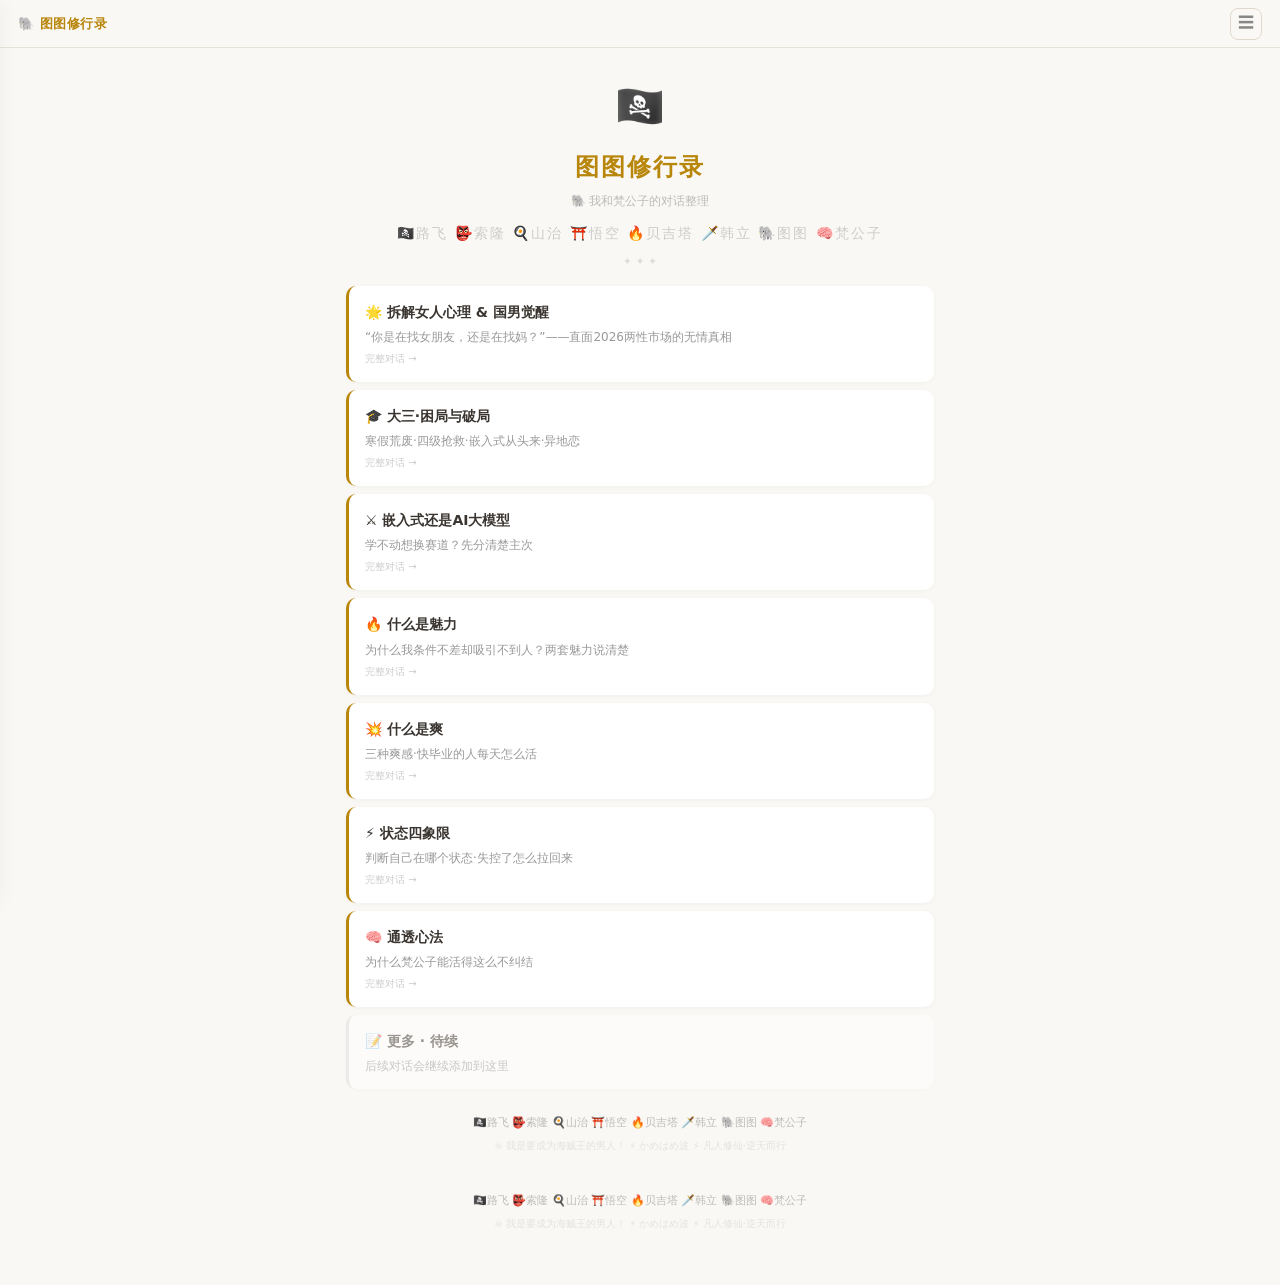
==== index.html @ 531b2b6a "合入‘最强女人心理拆解与国男觉醒万字深度复述版’" ====
<!DOCTYPE html>
<html lang="zh-CN">
<head>
<meta charset="UTF-8">
<meta name="viewport" content="width=device-width, initial-scale=1.0, maximum-scale=1.0, user-scalable=no">
<title>图图修行录 · 梵公子对话</title>
<style>
  *{margin:0;padding:0;box-sizing:border-box}
  body{
    font-family:-apple-system,"PingFang SC","Noto Sans SC","Microsoft YaHei",system-ui,sans-serif;
    background:#faf8f4;color:#2d2a24;line-height:1.8;
    -webkit-font-smoothing:antialiased
  }
  
  /* ===== 顶部栏 ===== */
  .topbar{
    position:fixed;top:0;left:0;right:0;z-index:100;
    background:rgba(250,248,244,.96);backdrop-filter:blur(12px);
    -webkit-backdrop-filter:blur(12px);
    border-bottom:1px solid #e8e3da;
    padding:0 18px;height:48px;
    display:flex;align-items:center;justify-content:space-between
  }
  .topbar-title{font-size:13px;font-weight:700;color:#b8860b;letter-spacing:.5px}
  .menu-btn{
    width:32px;height:32px;background:transparent;border:1px solid #e0d8cc;border-radius:8px;
    color:#888;font-size:16px;cursor:pointer;
    display:flex;align-items:center;justify-content:center;transition:all .15s
  }
  .menu-btn:active{background:#eee8dd}
  
  /* ===== 侧边导航 ===== */
  .drawer-overlay{
    position:fixed;top:0;left:0;right:0;bottom:0;
    background:rgba(0,0,0,.2);z-index:200;
    display:none;opacity:0;transition:opacity .25s
  }
  .drawer-overlay.show{display:block;opacity:1}
  .drawer{
    position:fixed;top:0;left:-280px;bottom:0;
    width:270px;background:#fff;z-index:201;
    padding:52px 12px 30px;overflow-y:auto;
    transition:left .25s ease;box-shadow:4px 0 24px rgba(0,0,0,.08)
  }
  .drawer.open{left:0}
  .drawer .label{font-size:9px;color:#bbb;letter-spacing:2px;margin:0 14px 6px;font-weight:600;text-transform:uppercase}
  .nav-item{
    display:block;padding:9px 14px;border-radius:8px;
    color:#555;font-size:14px;text-decoration:none;
    margin-bottom:1px;cursor:pointer;font-weight:500;transition:all .12s
  }
  .nav-item:active,.nav-item.active{background:#f5e6c6;color:#b8860b}
  
  /* ===== 主体 ===== */
  .main{max-width:620px;margin:0 auto;padding:60px 16px 40px}
  .page{display:none;animation:fade .25s ease}
  .page.active{display:block}
  @keyframes fade{0%{opacity:0;transform:translateY(4px)}100%{opacity:1;transform:translateY(0)}}
  
  /* ===== 分割线 ===== */
  .divider{
    display:flex;align-items:center;gap:10px;
    margin:28px 0 20px;font-size:11px;color:#d0c8bb;letter-spacing:3px
  }
  .divider::before,.divider::after{content:'';flex:1;height:1px;background:#e5ddd0}
  
  /* ===== 首页 ===== */
  .hero{text-align:center;padding:10px 0 4px}
  .hero .logo{font-size:40px;margin-bottom:4px}
  .hero h1{font-size:24px;font-weight:800;color:#b8860b;letter-spacing:2px}
  .hero .sub{font-size:12px;color:#bbb;margin-top:2px}
  .hero .char-line{margin-top:8px;font-size:14px;color:#ccc;letter-spacing:2px}
  .card-list{display:flex;flex-direction:column;gap:8px;margin-top:14px}
  .card{
    background:#fff;border-radius:10px;padding:14px 16px;cursor:pointer;
    border-left:3px solid #b8860b;
    box-shadow:0 1px 4px rgba(0,0,0,.04);transition:all .12s
  }
  .card:active{background:#f8f6f2;transform:scale(.98)}
  .card h3{font-size:14px;color:#3a3530;margin-bottom:3px;font-weight:700}
  .card p{font-size:12px;color:#999;line-height:1.5}
  .card .meta{font-size:10px;color:#ccc;margin-top:4px}
  
  /* ===== 页面头部 ===== */
  .page-title{font-size:22px;font-weight:800;color:#b8860b;line-height:1.35;padding-top:4px;margin-bottom:2px}
  .page-meta{font-size:11px;color:#c0b8ab;margin-bottom:8px}
  .page-desc{
    font-size:13px;color:#7a7266;margin-bottom:16px;line-height:1.8;
    padding:12px 16px;background:#f6f2ec;border-radius:8px
  }
  
  /* ===== 笔记段落 ===== */
  .sec{margin-bottom:24px}
  .sec h3{
    font-size:15px;font-weight:700;color:#3a3530;
    margin-bottom:8px;padding-bottom:6px;
    border-bottom:1.5px solid #e5ddd0
  }
  .sec h4{font-size:14px;font-weight:600;color:#5a5248;margin:12px 0 6px}
  .sec p{font-size:14px;color:#4a443e;margin-bottom:8px;line-height:2}
  .sec .g{color:#b8860b;font-weight:600}
  .sec .b{font-weight:600;color:#2d2a24}
  
  /* ===== 引用块 ===== */
  .q{
    background:#f6f2ec;padding:12px 16px;margin:12px 0;
    border-radius:0 8px 8px 0;font-size:13px;color:#6a6256;
    line-height:1.8;border-left:3px solid #b8860b;
    font-style:normal
  }
  
  /* ===== 提示块 ===== */
  .t{padding:12px 16px;margin:10px 0;border-radius:8px;font-size:13px;line-height:1.8}
  .t.g{background:#eef4ec;border-left:3px solid #5a9a6a;color:#3a5a44}
  .t.o{background:#faf0e6;border-left:3px solid #d4893a;color:#6a5230}
  .t.r{background:#faf0ee;border-left:3px solid #b84a3a;color:#6a3a34}
  
  /* ===== 支柱区块 ===== */
  .pillar{
    background:#fff;border-radius:10px;margin-bottom:16px;
    padding:16px 18px;border-left:3px solid #b8860b;
    box-shadow:0 1px 4px rgba(0,0,0,.04)
  }
  .pillar h3{font-size:15px;font-weight:700;color:#b8860b;margin-bottom:8px}
  .pillar p{font-size:14px;color:#4a443e;margin-bottom:7px;line-height:2}
  
  /* ===== 状态卡片 ===== */
  .sc{
    background:#fff;border-radius:10px;padding:14px 16px;margin-bottom:10px;
    box-shadow:0 1px 4px rgba(0,0,0,.04)
  }
  .sc .st{font-weight:700;font-size:14px;margin-bottom:4px}
  .sc .sd{font-size:13px;color:#6a645e;line-height:1.8;margin-bottom:4px}
  .sc .sa{font-size:13px;font-weight:600;margin-top:4px;line-height:1.7}
  
  /* ===== 编号列表 ===== */
  .sb{background:#f6f2ec;border-radius:10px;padding:12px 16px;margin:10px 0}
  .sb .r{display:flex;align-items:flex-start;gap:8px;margin-bottom:6px;font-size:13px;color:#4a443e;line-height:1.7}
  .sb .r:last-child{margin-bottom:0}
  .sb .n{
    flex-shrink:0;width:20px;height:20px;background:#b8860b;color:#fff;
    border-radius:50%;display:flex;align-items:center;justify-content:center;
    font-size:10px;font-weight:700;margin-top:3px
  }
  
  /* ===== 快速参考卡片 ===== */
  .qr{background:#fff;border-radius:10px;padding:16px;margin-top:12px;box-shadow:0 1px 4px rgba(0,0,0,.04);border:1px solid #ede8e0}
  .qr h4{font-size:13px;color:#b8860b;text-align:center;margin-bottom:10px}
  .qi{display:flex;gap:8px;margin-bottom:6px}
  .qi:last-child{margin-bottom:0}
  .qi .d{
    flex-shrink:0;width:22px;height:22px;background:#b8860b;color:#fff;
    font-weight:700;font-size:10px;border-radius:50%;
    display:flex;align-items:center;justify-content:center;margin-top:2px
  }
  .qi .t{font-size:13px;color:#6a645e;line-height:1.7}
  .qi .t strong{color:#b8860b}
  
  /* ===== 行动卡片 ===== */
  .ab{background:#fff;border-radius:10px;padding:16px;margin-top:12px;box-shadow:0 1px 4px rgba(0,0,0,.04);border:2px solid #b8860b}
  .ab .at{font-size:13px;color:#b8860b;text-align:center;font-weight:700;margin-bottom:10px}
  .ab .r{display:flex;flex-direction:column;gap:6px}
  .ab .c{
    padding:8px 12px;border-radius:8px;background:#f6f2ec;
    font-size:13px;line-height:1.7;color:#4a443e
  }
  
  /* ===== 标签组 ===== */
  .db{background:#fff;border-radius:10px;padding:14px;margin-top:12px;box-shadow:0 1px 4px rgba(0,0,0,.04)}
  .db .dl{font-size:10px;color:#bbb;text-align:center;letter-spacing:1px;margin-bottom:6px}
  .db .ds{display:flex;justify-content:center;gap:6px;flex-wrap:wrap}
  .db .dt{padding:6px 10px;border-radius:6px;background:#f6f2ec;font-size:11px;color:#4a443e}
  .db .dt strong{color:#b8860b}
  .db .hr{border-top:1px solid #ede8e0;margin:8px 0}
  
  /* ===== 页脚 ===== */
  .footer{text-align:center;padding:24px 0 12px;color:#bbb;font-size:11px;line-height:1.8}
  .footer .fl{margin-top:4px;font-size:10px;color:#ccc;opacity:.5}
</style>
</head>
<body>

<div class="topbar">
  <div class="topbar-title">🐘 图图修行录</div>
  <button class="menu-btn" id="menuBtn">☰</button>
</div>

<div class="drawer-overlay" id="drawerOverlay"></div>
<div class="drawer" id="drawer">
  <div class="label">📖 导航</div>
  <a class="nav-item active" data-page="home">🏠 起航</a>
  <a class="nav-item" data-page="nobility">🌟 东大男女为什么没魅力</a>
  <a class="nav-item" data-page="life">🎓 大三·困局与破局</a>
  <a class="nav-item" data-page="choice">⚔️ 嵌入式 or AI</a>
  <a class="nav-item" data-page="charm">🔥 什么是魅力</a>
  <a class="nav-item" data-page="pleasure">💥 什么是爽</a>
  <a class="nav-item" data-page="state">⚡ 状态四象限</a>
  <a class="nav-item" data-page="mind">🧠 通透心法</a>
  <div style="border-top:1px solid #eee;margin:12px 0 8px"></div>
  <div class="label">📝 待续</div>
  <div style="font-size:11px;color:#ccc;padding:0 14px">后续对话会继续加入</div>
</div>

<div class="main">

  <!-- ===== 首页 ===== -->
  <div class="page active" id="page-home">
    <div class="hero">
      <div class="logo">🏴‍☠️</div>
      <h1>图图修行录</h1>
      <div class="sub">🐘 我和梵公子的对话整理</div>
      <div class="char-line">🏴‍☠️路飞 👺索隆 🍳山治 ⛩️悟空 🔥贝吉塔 🗡️韩立 🐘图图 🧠梵公子</div>
    </div>
    <div style="text-align:center;font-size:11px;color:#ddd;margin:2px 0 6px">✦ ✦ ✦</div>
    <div class="card-list">
      <div class="card" onclick="goPage('nobility')"><h3>🌟 拆解女人心理 & 国男觉醒</h3><p>“你是在找女朋友，还是在找妈？”——直面2026两性市场的无情真相</p><div class="meta">完整对话 →</div></div>
      <div class="card" onclick="goPage('life')"><h3>🎓 大三·困局与破局</h3><p>寒假荒废·四级抢救·嵌入式从头来·异地恋</p><div class="meta">完整对话 →</div></div>
      <div class="card" onclick="goPage('choice')"><h3>⚔️ 嵌入式还是AI大模型</h3><p>学不动想换赛道？先分清楚主次</p><div class="meta">完整对话 →</div></div>
      <div class="card" onclick="goPage('charm')"><h3>🔥 什么是魅力</h3><p>为什么我条件不差却吸引不到人？两套魅力说清楚</p><div class="meta">完整对话 →</div></div>
      <div class="card" onclick="goPage('pleasure')"><h3>💥 什么是爽</h3><p>三种爽感·快毕业的人每天怎么活</p><div class="meta">完整对话 →</div></div>
      <div class="card" onclick="goPage('state')"><h3>⚡ 状态四象限</h3><p>判断自己在哪个状态·失控了怎么拉回来</p><div class="meta">完整对话 →</div></div>
      <div class="card" onclick="goPage('mind')"><h3>🧠 通透心法</h3><p>为什么梵公子能活得这么不纠结</p><div class="meta">完整对话 →</div></div>
      <div class="card" style="border-left-color:#ddd;opacity:.5"><h3>📝 更多 · 待续</h3><p>后续对话会继续添加到这里</p></div>
    </div>
    <div class="footer" style="padding-top:24px">
      <div>🏴‍☠️路飞 👺索隆 🍳山治 ⛩️悟空 🔥贝吉塔 🗡️韩立 🐘图图 🧠梵公子</div>
      <div class="fl">☠️ 我是要成为海贼王的男人！ ⚡ かめはめ波 ⚡ 凡人修仙·逆天而行</div>
    </div>
  </div>

  <!-- ===== 大三·困局与破局 ===== -->
  <div class="page" id="page-nobility">
    <div class="page-title">🌟 东大男女为什么没魅力 & 最强女人心理拆解（完整复述版）</div>
    <div class="page-meta">2026.05.26 · 万字直播硬核拆解</div>
    <div class="page-desc">“你以为你在选方向，其实你在逃跑；你以为被伤透了心，其实是你的巨婴心理和短视交易逻辑在作祟。” —— 梵公子无情剖析，直击灵魂，点破中国生存市场的两性真相。</div>

    <div class="sec">
      <h3>🎭 1. 颜值与市场的无情生态位：谁在和“1~5分女”交往？</h3>
      <p>在中国，跟 <span class="g">1分到5分</span> 之间的女性产生恋爱或短期链接的男性数量，比“没有坐过飞机的人”还要多。这才是最真实的下沉市场，而不是网络上虚无缥缈的七分、八分神话。但残酷的现实是：<span class="g">今日不同往日，傻女人彻底消失了。</span></p>
      <p>现在，连五分女也变得极难约、极难撩。以前我们定义五分女代表简单、不用动脑子、不用付出的白嫖代表；如今在各大酒吧，随处可见一堆六七分的男的围着一个五分女转。由于供需严重失衡，<span class="b">五分女的异性选择权和两性认知被无限抬高，她的异性待遇和两性博弈手腕绝不低于你！</span></p>
      <p>如果你妄想在酒吧、街头搭讪或社交软件上低成本认识到6分以上的漂亮女生，几乎是不可能的。漂亮女生的时间是能高效变现的。在2026年的当下，<span class="b">顶美的女生只有两种状态：要么全副武装地出门变现赚钱，要么什么都不做、素颜零配裸配地在家打游戏看剧。</span>她们绝不会平白无故化个精致的妆，去酒吧和陌生男人灌一肚子骚尿而毫无回报。不能赚钱的场合，去的都是普通人。事实就是：99%的男人都在向下兼容，找不如自己的女的，甚至向下兼容好几个档，还得面临一堆竞争对手。</p>
      <div class="q">“普通哥们的天花板就是五分，能娶个五分当老婆就是牛逼了。大部分人只能向下兼容，而向下兼容到两三分，你又觉得难以下咽，这就是事实。”</div>
    </div>

    <div class="sec">
      <h3>🚨 2. 撕碎巨婴面具：你是找女朋友，还是找“比你妈还包容你”的妈？</h3>
      <p>大部分国男嘴上天天抱怨“被女人伤透了”、“女人都现实拜金”，但这其实只是在给自己找逃避的借口。你反驳我的干货，跟我唱反调，真的是因为觉得我不对吗？</p>
      <p>不，是因为<span class="g">如果你认可了我的正确路径，你就必须去执行；而执行改变是极其痛苦的。为了掩盖自己的懒惰、懦弱和毫无执行力，你只能本能地反驳我，这样就能名正言顺地继续躺平了。</span></p>
      <p>国男最阴暗恶臭的一面，就是**极度贪婪、自私、爱幻想，脑子里全是婴儿一样的巨婴心态**。你根本不是在找女朋友，你是想找一个像你妈妈一样、甚至比你妈对你还要更好的女人，能够无条件救赎你、拯救你。你希望别人把饭嚼碎了往你嘴里喂，需要樊公子用一辆婴儿车推着你到达目的地，这简直是反人性的妄想。</p>
      <div class="q">“国男喜欢一个女人，哪个女人就遭罪。因为你对别人的期望值太高了，滤镜太重了，别人跟你在一起相处累得像吃屎一样。别人离开你，不是因为你穷你丑，是因为你爹味、大男子主义、施加的压力让人难以忍受！”</div>
    </div>

    <div class="sec">
      <h3>💡 3. 软性价值的荒漠：为什么你散发着“死人感”？</h3>
      <p>没有女人喜欢你，是你在现实生活里**全维度失败（人际关系、情商、生活秩序）**的镜子。你和父母关系紧张，身边没有真心朋友，看所有事情都带着“功利短视”的算计眼镜，根本没有基本的人情世故和情商。</p>
      <p>很多没有魅力的男人，整个人散发着一种**“死人感”**，没有活人能量。因为你内心深处极度自卑、没有配得感，所以你抗拒去赞美别人、不会说好听的话、更不会“拍马屁”。你觉得去捧别人就是低人一头，所以你故意端着、面无表情，以为这叫“高冷”，实则是为了保护自己脆弱的玻璃心——“我不说话、我不搞笑、我不去尝试，虽然不加分，但我就不会出错，你就看不起我。”</p>
      <p>你永远用功利短视的交易思维看世界：我付出多少，必须立马拿回多少。但两性关系里充斥着软性价值和感知力——比如今天阳光很好、窗外的风景、洗澡水的温度、送礼物的愉悦。你对这些微妙的情绪感知为零，别人又怎么会觉得你有趣？</p>
      <div class="q">“懂得逢人见面送礼物（不花大钱但用心）、懂得拍马屁让人舒服、懂得感恩回馈的人，在社会上是绝对不可能缺女人的。”</div>
    </div>

    <div class="sec">
      <h3>🆘 4. 为什么大家都不愿意改变？（无情解构）</h3>
      <p>临近下课，梵公子说，他也知道为什么大部分人不愿意改变，这并非不可理解，因为**改变极其反人性**：</p>
      <p><span class="b">① 心智被榨干</span>：你那份日复一日的底层工作，已经榨干了你所有的精神能量，你下班后已经没有心智去跨出舒适区了。如果不靠搞笑视频和奶头乐麻痹自己，你明天根本活不下去。</p>
      <p><span class="b">② 试错成本过高</span>：普通人存一笔钱太难了，所以你买任何东西、学任何课程都只看价格，谁便宜买哪个，哪怕便宜的是劣质的。因为你输不起，试错成本高到你不敢去追求真正优质的产品。</p>
      <p><span class="b">③ 信息茧房的同化</span>：你周围充斥着平庸的人。如果你想做出一点点改变，你爸会笑你，你朋友会说你被割韭菜。他们用短视的思维规训你：“你个程序员喷香水干嘛，电脑又不会呼吸。”你背后没有人支持你，你想特立独行需要承受巨大的孤立感。</p>
      <div class="t r">⚠️ 现实警告：这个世界会极其严厉地惩罚躺平的人。因为我们没有最低福利保障，没有人给你兜底。你不去高强度地突破自己，你连“老婆孩子热炕头”的安稳小日子也过不上。横竖都是受罪，为改命和理想而吃苦，比浑浑噩噩地温水煮青蛙，要幸福一万倍！</div>
    </div>

    <div class="sec">
      <h3>🛠️ 5. 图图修行录：从A点推到B点的落地实操</h3>
      <div class="ab">
        <div class="at">🎯 彻底改变你身上“恶臭磁场”的微动作</div>
        <div class="r">
          <div class="c" style="border-left:3px solid #27ae60">① <span class="b">养成“心智付出”习惯（送小礼）</span> —— 无论是见导师、长辈还是约会女生，不要空手。带上一杯热咖啡、一盒洗干净的水果或小零食。用这种极低门槛的动作，体现你对这次相遇的重视。</div>
          <div class="c" style="border-left:3px solid #2980b9">② <span class="b">写约会感谢总结</span> —— 结束和别人的相处后，发一段50字的真诚短信，表达今天具体的开心点。这体现出你是一个有温度、有捕捉情绪能力的“活人”，而不是冷冰冰的交易机器。</div>
          <div class="c" style="border-left:3px solid #e67e22">③ <span class="b">干掉你的“死人端着”</span> —— 别再用高冷掩盖自卑。真诚地去夸赞别人，学会由衷地赞美和拍马屁，把这当成高能量者对低能量者表现的宽容和施舍。</div>
          <div class="c" style="border-left:3px solid #9b59b6">④ <span class="b">扫除你的“猪窝”</span> —— 每天醒来整理床铺，扔掉外卖盒子，把被单洗干净。你的居住环境就是你心智状态的缩影，吸引力是从建立你生活秩序的第一步开始的。</div>
        </div>
      </div>
      <p style="text-align:center;margin-top:14px;font-weight:700;color:#b8860b">“如果你能一直坚持听梵公子的课，说明你身体里的基因、你的潜意识已经在告诉你，你与众不同，你不甘平庸。不要被螺丝钉同化，去成为那个牛逼的少数人！”</p>
    </div>
    <div class="divider">✦ ✦ ✦</div>
  </div>

  <!-- ===== 大三·困局与破局 ===== -->
  <div class="page" id="page-life">
    <div class="page-title">🎓 大三·困局与破局</div>
    <div class="page-meta">2026.05.25</div>
    <div class="page-desc">我是一个大三学生。寒假计划学嵌入式、比赛拿名次、暑假找实习——全废了。每天起得晚，健身午休花了很多时间，晚上和女朋友玩到凌晨。开学后四级不到半个月单词没背完，嵌入式也没学好。每个月代课挣钱去异地看女朋友。感觉自己的人生和想象的不一样了，很无力。</div>

    <div class="sec">
      <h3>🔍 你的核心问题到底是什么</h3>
      <p>你可能会觉得你的问题是：嵌入式没学好、四级过不了、实习找不到。但让我告诉你真正的核心问题在哪里——<span class="g">你的计划系统和你的操作系统不兼容，而且你还在精神自残。</span></p>
      <p>什么叫"计划系统和操作系统不兼容"？就是你给自己定了一个完美的寒假计划（每天学嵌入式6小时），但你根本不是那种能一天学6小时的人。你寒假每天的节奏是：健身、午休、陪女朋友——这些事本身一点问题都没有。你健身了，身体变好了；你陪女朋友了，感情维系了。但因为你脑子里一直有一个背景音乐在放"我应该在学习"，所以你休息的时候愧疚，学习的时候疲惫。结果是既没学好也没玩爽，两头不沾。</p>
      <p>这就叫精神自残——你明明没有做错任何事，但你非要骂自己，把自己搞得很累。你的精力不是被学习和健身消耗掉的，是被你那颗"我应该不一样"的心消耗掉的。</p>
      <div class="q">"你的问题不是能力不够，是你每天都在和'没有按计划走'的自己打架。你把80%的精力都花在了内耗上，只剩20%在真正做事。"</div>
    </div>

    <div class="sec">
      <h3>📌 四级怎么办（只剩不到15天）</h3>
      <p>你现在必须放弃一个幻想——"我还能把整本单词书背完"。不可能了。你要换一种打法，叫<span class="g">流氓冲刺策略</span>：</p>
      <p><span class="b">① 听力（占35%分数）</span>——这是你最后的救命稻草。近三年的真题听力反复听，听到你能把每道题的答案位置背出来。你不用每句话都听懂，抓关键词就够了：时间（几点几分）、地点（in the library/at the airport）、数字（多少钱/多少个）、否定词（but/however/actually）、语气转折的地方。把这些词听到就圈起来，结合选项用排除法，正确率能到60%以上。每天花40分钟，用代课的后排时间塞耳机听。</p>
      <p><span class="b">② 写作</span>——不要自己写长篇。去网上找两个万能模板，一个议论文的（开头+论点+论据+结论），一个书信/通知的（称呼+正文+落款）。背到滚瓜烂熟，考试直接套用。</p>
      <p><span class="b">③ 阅读</span>——做题顺序非常重要：先做仔细阅读（分值最高），再做段落匹配（靠关键词定位），最后做选词填空（分值最低，不会就随便蒙，别浪费时间）。</p>
      <p>四级过了就过了，不过明年还能再考。企业招嵌入式岗位，不会因为你四级没过就不要你。他们看的是你会不会写代码。</p>
      <div class="t g">💡 换个角度想：你嵌入式都没学好，就算四级考了600分又有什么用？四级只是你在"不得不面对"的事情上投入最低限度的精力就可以了。</div>
    </div>

    <div class="sec">
      <h3>📌 嵌入式怎么重新开始</h3>
      <p>你原来的路线图是：寒假学完嵌入式→大四比赛拿名次→暑假找到实习。这个剧本已经是上个版本的了，你还抱着它不放，每天对着它骂自己——这是自残。</p>
      <p><span class="g">接受寒假已经没了的事实。</span>现在你手里能抓住的时间，是从今天到12月出去实习的6个月。</p>
      <p><span class="b">每天1.5到2小时的嵌入式代码实战，雷打不动。</span>看清楚——是"写代码"，不是"看视频"。看视频人人都会，你看了几个月了有什么进展？没有。你必须动手写代码。哪怕第一个项目只是一个LED灯用蓝牙控制亮灭，你把它写出来、跑通了，你在简历上就能写一行：熟悉嵌入式开发流程，有独立完成的小项目。</p>
      <p>暑假的比赛你可以去参加，但目标不是拿名次——你的目标是去认识人、感受比赛氛围、看看别人是怎么做的。这就是路飞说的那句话——"我不是要成为什么，我是要做什么。"你去参与，就已经比躺在宿舍焦虑往前迈了一大步。</p>
      <p>到9月份开学，你手里如果有1到2个能跑的小项目，12月出去找嵌入式实习，中小公司是愿意要的。应届生的嵌入式岗没有你想象的那么高门槛。</p>
    </div>

    <div class="sec">
      <h3>📌 女朋友和代课怎么办</h3>
      <p>你每个月代课挣点小钱，攒下来去异地看她。然后你跟我说你很焦虑——因为你一边在做这个选择，一边在骂自己"我本应该在学习"。</p>
      <div class="q">"你选择了花时间和精力在感情上，就一定没有100%的时间和精力去学嵌入式。你不可能既要又要。你选了A，就坦然接受B不完美。别他妈选了A还要骂自己为什么不选B。"</div>
      <p>而且最关键的是——<span class="b">你已经有了一个方向：毕业去她的城市找工作。</span>你知道这个信息有多重要吗？很多人毕业的时候连去哪都不知道。你有目标城市，有目标行业（嵌入式），只是节奏乱了，不是方向错了。</p>
    </div>

    <div class="sec">
      <h3>⚡ 今天能做的事（别想太远）</h3>
      <div class="ab">
        <div class="at">🛑 今天就做这三件事</div>
        <div class="r">
          <div class="c">① 打开电脑查一个嵌入式入门实战项目（比如"STM32蓝牙控制LED"），写到今天晚饭前跑通它</div>
          <div class="c">② 代课的时候用耳机听2套真题听力，只听不写，找感觉</div>
          <div class="c">③ 睡觉前跟女朋友发一条消息，就说"今天写了一个小项目，挺开心的"</div>
        </div>
      </div>
      <p>别想12月、别想暑假、别想毕业。今天的三件事做完了，你今天就已经赢了。</p>
    </div>
    <div class="divider">✦ ✦ ✦</div>
  </div>

  <!-- ===== 嵌入式 or AI ===== -->
  <div class="page" id="page-choice">
    <div class="page-title">⚔️ 嵌入式还是AI大模型</div>
    <div class="page-meta">2026.05.25</div>
    <div class="page-desc">我最近在学黑马程序员24年的嵌入式盗版课，进度很慢。最近AI和agent很火，我也很感兴趣，不知道是不是该分精力去学。感觉自己手里两条鱼都嚼不烂。</div>

    <div class="sec">
      <h3>🤔 真相：你不是在选方向，你是在逃跑</h3>
      <p>让我直接说一个你可能不爱听但必须知道的真相——<span class="g">你对AI心动，不是因为AI真的适合你，而是因为嵌入式太难了，你看不到正反馈，你本能地想跑。</span></p>
      <p>这叫什么？做题家的路径依赖。你是不是觉得"我换个赛道就能起飞了"？转运营、转产品、转新媒体、转AI……你换多少个赛道都没用。因为你的问题不是赛道的问题，是你在赛道上跑了两步就跑不动了，然后觉得"这赛道不行"。换赛道之后呢？照样跑两步就跑不动了，照样觉得不行。</p>
      <p>你现在嵌入式课进度慢，我来告诉你真正的原因——不是你笨，也不是课烂。<span class="b">是你根本没把你的注意力给这个事儿。</span>你怎么学的？代课的后排偷偷学、健身完了疲惫了硬着头皮看两眼、晚上陪女朋友聊完天了再强撑着翻几页。精力是散的，时间是碎的，心是花的。这个状态下学任何东西都学不进去。</p>
      <div class="q">"你一手抓着两条鱼。每条都咬了一口，然后因为另一条的存在嚼不烂。结果两条都跑了，你两手空空。"</div>
    </div>

    <div class="sec">
      <h3>🔑 正确策略：分清楚主线和副线</h3>
      <p>我不劝你放弃AI，也不劝你死磕嵌入式。但你要分清楚主次：</p>
      <p><span class="g">嵌入式是你的主线任务。</span>这是你从大三开始一直在跟的东西，是你年底找实习、毕业找工作的饭碗。这条路确定性高：嵌入式不像互联网大厂那样35岁危机严重，属于越老越吃香的行业。市场一直有需求（汽车电子、物联网、智能家居），而且门槛不是特别高，中小公司愿意培养新人。</p>
      <p><span class="b">AI大模型是你的副线/兴趣。</span>你最近刷到的东西，听起来很性感、薪资很高。但你零基础。你知道真正做大模型岗位的人是什么背景吗？985/211硕士起步，很多是acm竞赛金牌出身的数学天才。你拿什么跟这些人卷？而且AI这个行业现在非常浮躁，今天火的框架明天可能就过时了。</p>
      <div class="t g">💡 一周分配建议：周一至周五每天90-120分钟嵌入式 → 40分钟四级（5月考完试后这40分钟换成AI兴趣探索）→ 周六专心陪女朋友，别一边陪一边想学习 → 周日复盘本周学了什么 + 看看AI的新东西当放松</div>
      <div class="t o">⚠️ 最怕的一种状态：嵌入式没学扎实，AI也没深入学习。两边都是半吊子。到了12月出去找实习——嵌入式岗嫌你代码量不够，AI岗嫌你没学历没背景。两边都不要你，你就真的尴尬了。</div>
      <p style="text-align:center;margin-top:8px;font-weight:600;color:#c8941e;font-size:15px">先吃饱，再挑食。找到工作了，有稳定收入了，想学什么不行？</p>
    </div>
    <div class="divider">✦ ✦ ✦</div>
  </div>

  <!-- ===== 什么是魅力 ===== -->
  <div class="page" id="page-charm">
    <div class="page-title">🔥 什么是魅力</div>
    <div class="page-meta">2026.05.25</div>
    <div class="page-desc">我问梵公子"给我讲讲什么是魅力"——因为我总觉得自己吸引不到女生，觉得是自己没魅力。梵公子的回答彻底颠覆了我的认知。</div>

    <div class="sec">
      <h3>💡 你脑子里想的"魅力"是错的</h3>
      <p>我问你一个问题：当你听到"魅力"这个词的时候，你脑子里蹦出来的是什么？是不是腹肌、侧脸杀、穿西装的背影、健身房的照片、坐在咖啡厅里看书的精致生活？我告诉你——全错。这是电视剧和广告给你植入的幻觉。</p>
      <p>在中国这片土地上，你必须把"魅力"这个词重新理解。因为这里流行着两套完全不同的魅力体系，大部分人只听说过第一套，但真正在市场上流通的是第二套。</p>
    </div>

    <div class="sec">
      <h3>🏛️ 第一套：传统长期魅力</h3>
      <p>这是你想象中的那种魅力。指的是一个人很松弛、有大把的空闲时间、精神世界很丰富、有自己独特的见闻和思想。你跟他接触会觉得"这个人好特别"，愿意长期探索他、了解他。这种魅力需要三个条件才能培养出来：<span class="b">①时间自由（不被工作压榨得精疲力尽） ②松弛感（不为生存焦虑） ③接触多元文化（见过足够多的世面）</span></p>
      <div class="t r">❌ 但是！中国这片土地上不具备培养这种魅力的土壤。你看看身边的人：基层打工的心理性活着就不错了，哪有闲心发展精神世界？中层管理的上不去下不来，夹在中间焦虑得要死。创业的全年悬着心，不知道下个月收入在哪。企业家常年失眠，情感生活直接割舍掉了。从上到下没有一个人是不焦虑的。焦虑的人哪里来的松弛感？没有松弛感，哪来的魅力？</div>
      <p>所以你看，你觉得自己"没有魅力"，其实不是你的错。是社会结构就不给你长魅力的条件。就像在盐碱地上种水稻，你不是种子不好，是地不行。</p>
    </div>

    <div class="sec">
      <h3>🏪 第二套：中国市场生存魅力</h3>
      <p>这才是你真正需要理解的东西。在中国这片土地上，真正在流通的魅力是三个词的组合：<span class="g">基本面合格 + 专一对我好 + 会撩。</span></p>
      <p>你观察一下你身边那些在女生那里吃得开的男人——他帅到惊天动地了吗？没有。他富到可以包养女生了吗？也没有。但他做到了三件事：<span class="b">第一，他不丑</span>——穿得干净整齐，发型精神，社交账号不放乱七八糟的东西。<span class="b">第二，他让那个女生觉得他对自己是特别的</span>——愿意花时间陪她，愿意在她身上用心思。<span class="b">第三，他懂怎么推进关系</span>——什么时候该聊天、什么时候该约出来、什么时候该调情、什么时候该停下来。女生跟他在一起不用动脑子就很舒服、很放松。</p>
      <div class="q">"你不是没有魅力，你是在盐碱地上种水稻。地不行——但这就是你的地，你没办法换。你只能认清规则，然后学会在这个规则里玩。"</div>
    </div>

    <div class="sec">
      <h3>🧭 你现在能做的三件事</h3>
      <p>别再纠结"我魅力不够怎么办"了。盯住这三件事，搞定了你就超过90%的人了：</p>
      <p><span class="b">① 让自己不丑。</span>干净整洁、换个发型、眼镜换隐形（戴黑框眼镜给人的第一印象就是"国男"）、穿搭去繁就简。到了及格线就行了，别去折腾脸，帅的性价比极低。</p>
      <p><span class="b">② 学推进关系的能力。</span>这不是让你去学话术，是让你去培养感觉。多和女生聊天、多约会、多实战。你聊100个女生之后，自然就知道什么时候该说什么话了。</p>
      <p><span class="b">③ 在该付出的时候别抠搜。</span>不是让你花钱供养女生，是让你在该花时间、花心思的时候不要缩着。她需要你的时候你在，她说想吃什么东西你记得买，这些小事比转账管用多了。</p>
      <p>这三个搞定了，剩下的10%等搞定了前面再想。</p>
    </div>
    <div class="divider">✦ ✦ ✦</div>
  </div>

  <!-- ===== 什么是爽 ===== -->
  <div class="page" id="page-pleasure">
    <div class="page-title">💥 什么是爽</div>
    <div class="page-meta">2026.05.25</div>
    <div class="page-desc">我问梵公子"怎么生活？什么叫爽？"我是一个快毕业的大学生，之前的生活被焦虑填满，从来没认真想过"爽"这件事可以分三种完全不同的层次。</div>

    <div class="sec">
      <h3>🎮 第一层：消耗型爽（你每天都在吃的那种）</h3>
      <p>打游戏、刷短视频、熬夜看剧、躺平什么也不干。你从小到大最熟悉的一种爽。</p>
      <p>它的原理很简单：大脑在最短时间内释放多巴胺，让你觉得很爽。但它有一个致命的缺陷——<span class="b">爽完之后你更难受了。</span>你回想一下：打完游戏关掉电脑那一秒，心里是不是空荡荡的？刷了两小时短视频之后，是不是比没刷之前更焦虑了？</p>
      <p>这就是消耗型爽的本质——它是在透支明天的快乐来换今天的快乐。就像你去银行取钱，取的时候很爽，但余额越来越少。你取多了，账户就空了。</p>
      <p>消耗型爽可以吃吗？可以。但你要把它当成"奖励"，不能当"主食"。</p>
    </div>

    <div class="sec">
      <h3>🏗️ 第二层：建设型爽（你很少体验到的那种）</h3>
      <p>梵公子创业两年，每天只睡四五个小时。他跟我说："苦吗？非常苦。但在苦的过程中有一种非常特别的爽——看着自己亲手搭起来的东西从0到1长出来。"</p>
      <p>你肯定也体验过这种感觉：健身第一个月看不到变化，第三个月突然发现自己穿衣服好看了——那一瞬间你心里是什么感觉？写代码卡了一整天，终于把那个bug修好了，程序跑通了——那一瞬间你心里是什么感觉？<span class="g">"我操，我他妈做到了！"</span></p>
      <p>这种感觉就是建设型爽。它的特点是：做的过程不一定爽，甚至很痛苦，但它回味无穷。你每次回想起来，都会觉得自己很牛逼。</p>
      <p><span class="b">建设型爽就是给你的"爽的银行"里存钱。</span>你今天写了一个小时的代码，你就是在存钱。你今天跑了三公里，你也是在存钱。</p>
    </div>

    <div class="sec">
      <h3>👑 第三层：掌控型爽（最高级别）</h3>
      <p>这是梵公子活得通透的核心原因。掌控型爽指的是——<span class="g">你完全掌控了自己的生活节奏。你知道今天要干什么，你干了，你也没有在这个过程中为难自己、没有内耗、没有自残。</span></p>
      <p>梵公子有两个做人准则：<span class="b">第一，不开心的事情绝对不做。</span>只要一件事他不开心、不擅长、不喜欢，给再多钱他都不干。<span class="b">第二，脑袋僵了就立刻停。</span>哪怕今天直播能赚十万块钱，他感觉自己脑袋僵了、说不出话了——立刻关掉直播去调整。这就是掌控型爽：我决定我什么时候工作、什么时候休息。不是目标和计划牵着我走，是我牵着它们走。</p>
      <div class="q">"当你完全掌控自己的生活节奏时，你既不会飘，也不会废。你每天都在一种平稳的、从容的状态里往前走。"</div>
    </div>

    <div class="sec">
      <h3>📋 你作为快毕业的大学生，每天怎么活</h3>
      <p>你不需要想太复杂。每天就三件事，做完就收工：</p>
      <div class="ab">
        <div class="at">🎯 每日三件事（存钱模板）</div>
        <div class="r">
          <div class="c" style="border-left:3px solid #27ae60">① <span class="b">一件对未来的建设型事</span> — 嵌入式代码实战1.5小时。这是你12月找实习的本钱。</div>
          <div class="c" style="border-left:3px solid #2980b9">② <span class="b">一件对当下的建设型事</span> — 四级听力40分钟。5月考完之后把这40分钟换成跑步或健身。</div>
          <div class="c" style="border-left:3px solid #e67e22">③ <span class="b">一件对今天的消耗型爽事</span> — 打游戏、陪女朋友聊天、刷B站。但条件是——你必须先把前两件事做了，存了钱才能取钱。</div>
        </div>
      </div>
      <p>你把这三件事干完了，剩下的时间想躺就躺，想废就废，没有任何好自责的。因为你今天存钱了，你是带着成就感去享受的。</p>
      <div class="q">"生活不是你把所有痛苦吃完最后给一颗糖。生活是你在吃糖的时候也在吃苦，在吃苦的时候也知道自己为什么在吃这个苦。"</div>
    </div>
    <div class="divider">✦ ✦ ✦</div>
  </div>

  <!-- ===== 状态四象限 ===== -->
  <div class="page" id="page-state">
    <div class="page-title">⚡ 状态四象限</div>
    <div class="page-meta">2026.05.25 · 完整详解版</div>
    <div class="page-desc">我不再问"我该怎么办"，开始问"我怎么知道自己怎么了"——梵公子给了我一套方法，让我能搞清自己在哪个状态里，也知道失控了怎么把自己拉回来。</div>

    <div class="sec">
      <h3>🧭 先教你怎么判断自己现在在哪个状态</h3>
      <p>你不需要分析、不需要反思、不需要想太多。就一个标准——<span class="b">你现在早晨是什么感觉？</span>我对号入座给你看：</p>

      <div class="sc" style="border-left:4px solid #27ae60">
        <div class="st" style="color:#27ae60">🟢 状态1 · 有劲有方向</div>
        <div class="sd"><span class="b">你早上的感觉：</span>闹钟没响你就醒了，或者响了你能直接坐起来不赖床。你脑子里知道今天有个事等着你干——比如"必须把那个LED灯的代码调通"。身体是主动的，不是被逼的。</div>
        <div class="sd"><span class="b">怎么判断：</span>问自己——"如果现在让我写代码，我想不想去？"答案是"行，走吧"——这就是状态1。如果答案是"想，但先刷会儿手机"——这不是状态1。</div>
        <div class="sa" style="color:#27ae60">→ 你不需要任何策略。直接冲。别给自己加戏——不要先规划、不要先热身、不要先刷半小时视频再动手。直接打开电脑写代码。</div>
        <div class="sd" style="margin-top:4px;font-size:12px;color:#999"><span class="b">⚠️ 状态1最大的坑：</span>好状态的时候想"今天学他6个小时"，结果目标太大把自己吓回去了。就正常学，别贪。</div>
      </div>

      <div class="sc" style="border-left:4px solid #2980b9">
        <div class="st" style="color:#2980b9">🔵 状态2 · 有劲没方向</div>
        <div class="sd"><span class="b">你早上的感觉：</span>睡得还行，不困。但你不知道今天该干什么。打开手机刷了会儿B站和朋友圈——一个小时过去了。你人还坐着，什么都没干。</div>
        <div class="sd"><span class="b">怎么判断：</span>问自己——"我现在想干什么？"答案是"不知道"。你有精力但不犯困，但没有一个明确的目标拽着你走。</div>
        <div class="sa" style="color:#2980b9">→ 最忌讳的是——想把自己逼进状态1。正确做法：<span class="b">做一件门槛最低的事。</span>不是"学两小时嵌入式"，是"打开Keil，写一行注释"。不是"跑三公里"，是"穿上跑鞋走出门"。</div>
        <div class="sd" style="margin-top:4px;font-size:12px;color:#999"><span class="b">💡 核心口诀：</span>"骗自己开始，不要逼自己努力。"你的身体一旦动起来了，脑子自然跟上来。就跟推车一样——推起来那一下最费劲，一旦滚起来了就很轻松了。</div>
      </div>

      <div class="sc" style="border-left:4px solid #e67e22">
        <div class="st" style="color:#e67e22">🟠 状态3 · 没劲有方向</div>
        <div class="sd"><span class="b">你早上的感觉：</span>你知道该学嵌入式，但你不想动。坐在椅子上，心里想的全是"我知道该学，但我好累"。身体像灌了铅。</div>
        <div class="sd"><span class="b">怎么判断：</span>问自己——"我知道该干什么吗？"知道。"那为什么不去做？"不想动。和状态2的区别——状态2是不知道干啥，状态3是知道干啥但干不动。</div>
        <div class="sa" style="color:#e67e22">→ 最忌讳的是——逼自己用脑子。你身体累脑子虚，强迫自己学习只会越学越烦越恨自己。<span class="b">正确做法：先动身体，不动脑子。</span>去洗个热水澡、收拾房间、下楼走十分钟。你的身体和脑子是连着的，身体动起来了，脑子里的"不想动"按钮就会慢慢松开。</div>
      </div>

      <div class="sc" style="border-left:4px solid #c0392b">
        <div class="st" style="color:#c0392b">🔴 状态4 · 没劲没方向</div>
        <div class="sd"><span class="b">你早上的感觉：</span>根本不想起床。闹钟按了三次，最后一次直接关了。躺着刷手机越刷越焦虑，不知道起来能干什么。今天就这样废了。</div>
        <div class="sd"><span class="b">怎么判断：</span>问自己——想干什么？什么都不想。知道该干什么吗？不知道。有精力吗？没有。三条全否——状态4。</div>
        <div class="sa" style="color:#c0392b">→ 你脑子里想的任何"解决方法"都是假的。"再刷5分钟就起来"——5小时后你还在刷。<span class="b">不要想，直接做两个动作：第一步，把手机屏幕朝下扣在桌上。第二步，站起来，走出你现在的房间。</span>去哪里不重要——下楼走一圈、去阳台站三分钟、去便利店买瓶水。关键是让你的眼睛不再盯着那块发光的屏幕。一旦你站起来了走出去了，你就已经打破了状态4的循环。</div>
      </div>

      <div class="t g" style="margin-top:10px">
        💡 <span class="b">超简单急救口诀：</span>每天早上问自己四个字——<span class="b">"有劲吗？有事吗？"</span><br>
        有劲+有事→状态1→冲 / 有劲+没事→状态2→最小事起手 / 没劲+有事→状态3→先动身体 / 没劲+没事→状态4→关手机出门
      </div>
    </div>

    <div class="sec">
      <h3>🔍 第二步：你为什么会失控</h3>
      <p>很多人觉得自己是突然崩的——"我昨天还好好的，今天突然什么都不想干了。"不对。<span class="g">你不是突然失控的。你是连续做了好几个"取钱"的决定，把自己一步一步耗干的。</span></p>
      <p>你回头看你的寒假：每天起得晚→健身完没精力→午休睡很久→晚上和女朋友玩到凌晨。每一个环节都是消耗型爽。你从寒假第一天就在从"爽的银行"里取钱。取了两个月，开学当然显示负数了。</p>
      <p>但你等到了负数才喊"我怎么控制不住了"——就像等银行透支了才问"我怎么没钱了"。太晚了。你要在余额还充足的时候就发现不对劲。</p>
    </div>

    <div class="sec">
      <h3>👁️ 第三步：建立觉察系统（每天问自己三遍）</h3>
      <p>你不需要写日记，不需要做表格。每天在三个时间点（通勤路上、吃饭时、洗澡时）想起来就问自己三个问题：</p>
      <div class="sb">
        <div class="r"><div class="n">1</div><span><span class="b">我现在是脑袋僵了还是脑袋转得动？</span> — 判断精力状态。僵了就别硬撑，转得动就继续。</span></div>
        <div class="r"><div class="n">2</div><span><span class="b">我现在想做什么事？</span> — 判断动力方向。想学还是想躺？顺应自己，别骗自己。</span></div>
        <div class="r"><div class="n">3</div><span><span class="b">我现在在做的事是在存钱还是在取钱？</span> — 判断行为价值。写代码是存钱，刷视频是取钱。</span></div>
      </div>
      <p>连续三次答案都是"僵了""不想动""取钱"——该停了。别等到崩盘。</p>
    </div>

    <div class="sec">
      <h3>🆘 第四步：真的调整不过来怎么办</h3>
      <p>首先你要知道：<span class="b">你肯定有调不过来的时候。</span>连梵公子也有。昨天一晚上没睡，今天困得要死，看到有人喷他也难受。他也调不过来。</p>
      <p>人不是机器。关键是学会区分：</p>
      <p><span class="b">真的不行</span> → 睡了8小时还困，浑身酸，没精神。那就躺，别怪自己。身体在说"我需要休息"。</p>
      <p><span class="b">不想行</span> → 睡好了，刷了两小时手机然后说"状态不好"。你骗谁呢？这是懒不是累。</p>
      <p>无论哪种情况，梵公子的<span class="g">兜底机制</span>：<span class="b">最低限度的输出。</span>平时1.5小时代码？降到15分钟。15分钟总写得了吧？写完了关掉。今天就算你赢了。既有成就感又没逼死自己。</p>
      <div class="q">"最怕的不是调不过来，是调不过来的时候用消耗型爽去填空虚。越想调整越刷手机越内耗越崩。"</div>
    </div>

    <div class="qr">
      <h4>📋 每天执行方案（截图保存）</h4>
      <div class="qi"><div class="d">☀️</div><div class="t"><strong>早上醒来</strong>问自己：今天在哪个状态？→ 按4种状态卡行动。</div></div>
      <div class="qi"><div class="d">🌙</div><div class="t"><strong>睡觉前</strong>问自己：今天存钱了吗？<br>存了→今天赢了 / 没存但知道原因→明天补 / 没存也不知道→明天从最低标准开始</div></div>
      <div class="qi"><div class="d">⚡</div><div class="t"><strong>核心心法</strong>：不想"怎么不失控"，想"失控了能不能15分钟拉回来"。</div></div>
    </div>

    <div class="db" style="margin-top:12px">
      <div class="dl">☀️ 早上四选一</div>
      <div class="ds">
        <div class="dt">有劲有方向 → <strong>冲</strong></div>
        <div class="dt">有劲没方向 → <strong>最小事</strong></div>
        <div class="dt">没劲有方向 → <strong>动身体</strong></div>
        <div class="dt">没劲没方向 → <strong>出门</strong></div>
      </div>
      <div class="hr"></div>
      <div class="dl">🌙 晚上三选一</div>
      <div class="ds">
        <div class="dt"><strong style="color:#27ae60">存钱了</strong> → 今天赢了</div>
        <div class="dt"><strong style="color:#e67e22">没存·知原因</strong> → 明天补</div>
        <div class="dt"><strong style="color:#c0392b">没存·不知</strong> → 明天最低标准</div>
      </div>
    </div>
    <div class="divider">✦ ✦ ✦</div>
  </div>

  <!-- ===== 通透心法 ===== -->
  <div class="page" id="page-mind">
    <div class="page-title">🧠 通透心法</div>
    <div class="page-meta">2026.05.25</div>
    <div class="page-desc">我问了梵公子一个直击灵魂的问题——"你为什么能活得这么通透？为什么每天这么开心？你的心法到底是什么？"这是我第一次听到梵公子把自己整个人生观的五根柱子完整讲出来。</div>

    <div class="pillar">
      <h3>01 · 我承认我是自私的，而且我他妈不为此感到羞愧</h3>
      <p>你观察一下你的内耗是怎么产生的。举个例子：你想学嵌入式，但你身体说"我好累"。然后你脑子里有一个声音开始骂你："你怎么这么懒？别人都在努力你凭什么休息？"然后你怎么办？你带着内疚去休息——没休息好。你带着内疚去学习——没学进去。这就是内耗的全过程。</p>
      <p>梵公子的做法完全不一样。他想休息的时候，就大大方方休息。他不觉得休息有任何错。他的原则特别简单，就一句话：<span class="g">要么全心全意地努力，要么全心全意地摆烂。不要半吊子。</span></p>
      <p>你今天状态不好想躺平？可以。但你躺平的时候就认认真真地躺，享受你的休息，别一边刷手机一边想着"我还有代码没写"。你今天想学习？那就把手机放一边，认认真真学。</p>
      <div class="q">"大部分人的问题不是不努力，是努力的时候想玩，玩的时候想努力。结果两样都没干好，还把自己搞崩溃了。"</div>
    </div>

    <div class="pillar">
      <h3>02 · 这个世界上没有什么是非做不可的</h3>
      <p>你脑子里是不是装了这些"必须"？"我必须在大四前学好嵌入式""我必须考过四级""我必须找到实习"。我告诉你一个真相——<span class="g">没有这些必须。这些都是你自己给自己套上去的枷锁。</span></p>
      <p>梵公子讲了他自己的例子。他创业最困难的时候，刚来杭州，全身只有5万块钱。交了房租只剩2万。他给自己定了一个目标——三个月不出正反馈就死定了。结果怎样？越绷越崩，写东西写不出来，拍视频没状态。后来他做了一个决定：他给自己松绑了。"三个月没出正反馈我就滚回去上班呗，又不丢人。"结果他一松绑，状态回来了，活儿也干出来了。</p>
      <div class="q">"允许自己失败的心态，比你逼自己成功更重要。因为你不怕失败了，你就不内耗了。你所有的能量都用在做事上，而不是用在对抗自己的恐惧上。"</div>
    </div>

    <div class="pillar">
      <h3>03 · 我只看我自己，不跟别人比</h3>
      <p>你为什么焦虑？因为你看到的全是别人的强项——同学A嵌入式学得真好，同学B四级稳过了，同学C找到了实习。你再看自己——啥也不是。</p>
      <p>但你有没有想过，每个人的起点不一样、天赋不一样、家庭条件不一样？你拿自己去跟别人比，有什么意义？</p>
      <p>梵公子只看一个标准：<span class="g">今天比昨天多懂了一个知识点——赢了。这个月比上个月多赚了一千块——赢了。今天比昨天少骂了自己一句——也是赢了。</span></p>
      <p>你千万不要小看"少骂自己一句"这件事。你一天里面有多少时间在骂自己？"我怎么又玩手机了""我怎么这么废""我为什么管不住自己"——你每个字都在消耗你的能量。你把骂自己的时间省下来，写一行代码，你今天就已经赢了。</p>
    </div>

    <div class="pillar">
      <h3>04 · 当下最重要，过去不重要，未来也不重要</h3>
      <p>这三句话你要一起用，分开用效果减半：</p>
      <p><span class="b">过去不重要。</span>寒假玩掉了就玩掉了，你天天念它有什么用？你念一万遍它能回来吗？不能。那你为什么要花时间在上面？</p>
      <p><span class="b">未来其次重要。</span>天天担心12月找不到实习。你担心一万遍能找到吗？不能。那你把对未来的焦虑拉到今天来折磨自己，你是不是傻？</p>
      <p><span class="b">当下最重要。</span>你唯一能控制的就是当下这一分钟。你是选择再刷五分钟手机，还是选择站起来打开电脑写一行代码？就这一个选择。你选对了，你就赢了。</p>
      <p>怎么操作？简单——<span class="g">把你所有的"如果"换成"现在"。</span></p>
      <div class="t o">
        ❌ "如果我12月找不到实习怎么办" → ✅ <span class="g">"我现在能做点什么让我12月更有底气？"</span><br>
        ❌ "如果我学不会嵌入式怎么办" → ✅ <span class="g">"我现在要不要打开电脑写三行代码？"</span>
      </div>
      <p>一旦你把"如果"换成"现在"，你就从一个被动焦虑的人，变成了一个主动选择的人。主动选择带来的力量感，远远大于被动焦虑。</p>
    </div>

    <div class="pillar">
      <h3>05 · 不开心的事情一定做不长久</h3>
      <p>梵公子是严格按照这个原则活的。只要一件事情他不开心、不擅长、不喜欢、不热爱，给再多钱他都不去做。因为他知道，逼自己做了最多坚持三天，然后崩溃，然后恨自己。</p>
      <p>但你问他为什么工作那么拼命？为什么能熬夜到天亮写东西？原因很简单——<span class="g">因为他做这件事的时候，内心是爽的。</span>他写的东西发出去能帮到一个人，他做直播的时候有人听了有收获，他是发自内心地爽。身体累，但精神充实。这就是建设型爽。</p>
      <div class="q">"你每上一级台阶，你就爽一下。它不是'苦'，它是'通往目标的阶梯'。"</div>
      <p>你现在学嵌入式，如果你只是为了"找个好工作"去学，你肯定不爽。但如果你换个角度——我今天多学了一个概念，我就离"掌握一门吃饭的本事"更近了一步，今年年底我就可以去实习了，可以去女朋友的城市了。这么想，它就不是"苦"，是"阶梯"。</p>
    </div>

    <div class="qr" style="border:2px solid #c8941e;background:linear-gradient(135deg,#fff8ee,#fff)">
      <h4 style="font-size:14px">📌 梵公子四句心法（背下来）</h4>
      <div class="qi"><div class="d">1</div><div class="t" style="font-size:14px"><strong>不要内耗。</strong>想干就干，想休息就休息，别一边干一边骂自己。</div></div>
      <div class="qi"><div class="d">2</div><div class="t" style="font-size:14px"><strong>没有非做不可的事。</strong>允许自己失败，反而更容易成功。</div></div>
      <div class="qi"><div class="d">3</div><div class="t" style="font-size:14px"><strong>只看跟自己比。</strong>今天比昨天多干了哪怕五分钟，就算赢。</div></div>
      <div class="qi"><div class="d">4</div><div class="t" style="font-size:14px"><strong>把"如果"换成"现在"。</strong>从被动焦虑变主动选择。</div></div>
    </div>

    <div style="margin-top:14px;text-align:center;padding:14px;background:#fff;border-radius:12px">
      <p style="font-size:13px;color:#666;line-height:1.8">
        通透不是天生的。通透是你想明白了——<br>
        <span style="color:#c8941e;font-weight:600;font-size:14px">你这一辈子，说到底活的是你自己。</span><br>
        你不是活给父母看的，不是活给女朋友看的，不是活给同学看的。<br>
        你活着，首先是为了对得起你自己。<br>
        你把你对自己的交代做好了，其他所有的东西自然就来了。
      </p>
    </div>
    <div class="divider">✦ ✦ ✦</div>
  </div>

  <div class="footer">
    <div>🏴‍☠️路飞 👺索隆 🍳山治 ⛩️悟空 🔥贝吉塔 🗡️韩立 🐘图图 🧠梵公子</div>
    <div class="fl">☠️ 我是要成为海贼王的男人！ ⚡ かめはめ波 ⚡ 凡人修仙·逆天而行</div>
  </div>
</div>

<script>
  const mb=document.getElementById('menuBtn'),dr=document.getElementById('drawer'),ov=document.getElementById('drawerOverlay');
  function oM(){dr.classList.add('open');ov.classList.add('show')}
  function cM(){dr.classList.remove('open');ov.classList.remove('show')}
  mb.addEventListener('click',oM);ov.addEventListener('click',cM);
  function goPage(n){
    document.querySelectorAll('.page').forEach(p=>p.classList.remove('active'));
    const t=document.getElementById('page-'+n);if(t)t.classList.add('active');
    document.querySelectorAll('.nav-item').forEach(i=>i.classList.toggle('active',i.dataset.page===n));
    cM();window.scrollTo({top:0,behavior:'smooth'});
  }
  document.querySelectorAll('.nav-item[data-page]').forEach(i=>i.addEventListener('click',()=>goPage(i.dataset.page)));
</script>
</body>
</html>
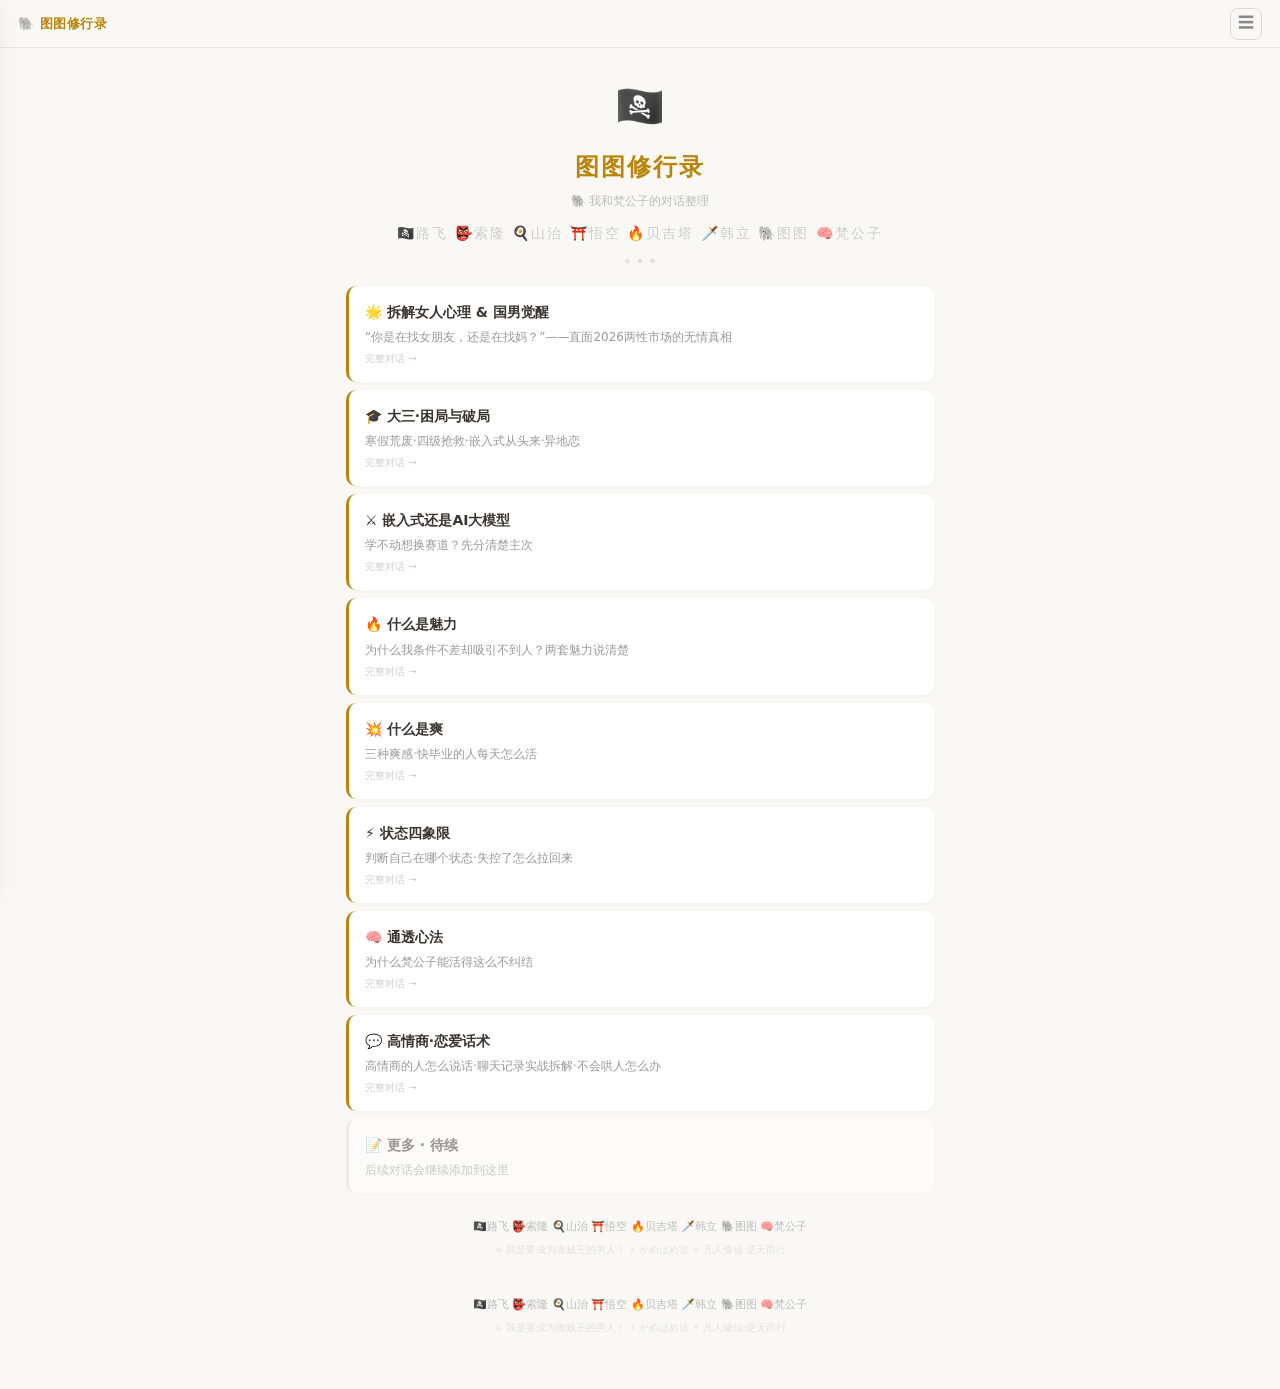
==== commit d05ba334: "🆕 新增【高情商·恋爱话术】页面 - 含三段对话（高情商沟通方法论+聊天记录实战拆解+哄人技巧）" ====
--- a/index.html
+++ b/index.html
@@ -196,6 +196,7 @@
   <a class="nav-item" data-page="pleasure">💥 什么是爽</a>
   <a class="nav-item" data-page="state">⚡ 状态四象限</a>
   <a class="nav-item" data-page="mind">🧠 通透心法</a>
+  <a class="nav-item" data-page="talk">💬 高情商·恋爱话术</a>
   <div style="border-top:1px solid #eee;margin:12px 0 8px"></div>
   <div class="label">📝 待续</div>
   <div style="font-size:11px;color:#ccc;padding:0 14px">后续对话会继续加入</div>
@@ -220,6 +221,7 @@
       <div class="card" onclick="goPage('pleasure')"><h3>💥 什么是爽</h3><p>三种爽感·快毕业的人每天怎么活</p><div class="meta">完整对话 →</div></div>
       <div class="card" onclick="goPage('state')"><h3>⚡ 状态四象限</h3><p>判断自己在哪个状态·失控了怎么拉回来</p><div class="meta">完整对话 →</div></div>
       <div class="card" onclick="goPage('mind')"><h3>🧠 通透心法</h3><p>为什么梵公子能活得这么不纠结</p><div class="meta">完整对话 →</div></div>
+      <div class="card" onclick="goPage('talk')"><h3>💬 高情商·恋爱话术</h3><p>高情商的人怎么说话·聊天记录实战拆解·不会哄人怎么办</p><div class="meta">完整对话 →</div></div>
       <div class="card" style="border-left-color:#ddd;opacity:.5"><h3>📝 更多 · 待续</h3><p>后续对话会继续添加到这里</p></div>
     </div>
     <div class="footer" style="padding-top:24px">
@@ -618,6 +620,88 @@
     <div class="divider">✦ ✦ ✦</div>
   </div>
 
+  <!-- ===== 高情商·恋爱话术 ===== -->
+  <div class="page" id="page-talk">
+    <div class="page-title">💬 高情商·恋爱话术</div>
+    <div class="page-meta">2026.06.02 · 三段对话 · 含真实聊天记录拆解</div>
+    <div class="page-desc">高情商的人到底是怎么说话的？为什么我一直在「付出」感情却感觉不到爽？女朋友难受要哄我不会怎么办？——三段对话，从底层逻辑到实战操作全部拆开。</div>
+
+    <div class="sec">
+      <h3>🧠 上篇：高情商的人怎么说话</h3>
+      <p>你问过梵公子一个问题——高情商的人是怎么说话的？他的答案很直白：<span class="b">所有人聊天的底层逻辑只有四个字——让你爽。</span>但别理解错了，高情商不是讨好，不是「好的」「你说得对」。那是舔狗，是最低级的奴才情商。</p>
+
+      <p><span class="b">真正的高情商说话，核心有两条：</span></p>
+
+      <p><span class="g">① 索取之前先让人开心。</span>你看那些高情商的人，跟任何人说话开头永远是让对方舒服的。不是上来就「帮我个忙」「问你个问题」。先把对方聊high了，气氛对了，再谈正事，三五分钟就搞定。</p>
+
+      <p><span class="g">② 短视频式聊天，别长视频式说教。</span>高情商的人说话短、平、快，让人不用动脑子就舒服。不会大段大段讲道理，不会教别人做事。每条消息3-5句话以内，以逗笑对方而不是教对方为目的。</p>
+
+      <p><span class="b">高情商的人怎么描述事情？</span>核心是「画面感」和「共鸣感」，不是「逻辑感」。把抽象变具体、把道理变故事、把指责变调侃。高情商的人永远在给人画面和情绪，不给道理和逻辑。</p>
+
+      <p><span class="b">怎么让自己达到最爽的点？</span>梵公子的爽感哲学就三条：<span class="g">①努力的同时必须爽</span>——不爽的事未来收益再大也不干；<span class="g">②当下爽优先于未来爽</span>——今天想打游戏就打，想躺就躺；<span class="g">③学会跟自己谈恋爱</span>——脑袋僵了就停，感觉奢靡了切回工作。</p>
+
+      <div class="q">"对外——先让别人舒服，才有你的空间。对内——不管是聊天还是做事，先问自己爽不爽。不爽的事，收益再大也不干。"</div>
+    </div>
+
+    <div class="sec">
+      <h3>🔍 中篇：聊天记录实战拆解</h3>
+      <p>你发来了和女朋友「迷糊筝」的完整聊天记录，说自己一直提供情绪价值，感觉处于感情低位。梵公子看完之后告诉你——<span class="b">这段聊天，没毛病。毛病在你脑子里。</span></p>
+
+      <p>你的开场「宝宝，我现在心不守舍」「有点难受」是开玩笑的，想侧面说想她了。她秒接——「啊咋了宝宝」「别哭」。你亮底牌「因为好想你」——她接「哈哈哈那哭吧」「随便哭」。然后她主动往上加码：「我好想见你宝宝」「想跟你亲亲抱抱」。后面直接「想要哥哥的浴巾」。</p>
+
+      <p><span class="g">她不仅接梗，她还在主动。</span>你发十个表情包她回八个，你撩一句她撩回来两句。她在跟你共同燃烧。</p>
+
+      <p>接着聊她刚打了耳洞，她喊疼。你关心，她说养的时候疼。然后她提到肚肚疼吃坏肚子了。到了00:42，她问「宝宝可以讲个故事吗」，然后马上自己收回来——「算了，明天讲吧，太晚了」。她想要，但怕你累，主动退了一步。<span class="b">这是地位低的女生会做的事吗？不是。这是信任。</span></p>
+
+      <p>然后你睡前说「有点累」，她马上说「快睡觉吧」「累了吧宝宝」。她生病了还在反过来关心你。</p>
+
+      <div class="q">"你在享受她的情绪回馈，却觉得自己在付出？你不是在付出，你是在享受这段关系带来的快乐。感情不是交易，把你给的每一分都算成账，等着她还。"</div>
+
+      <p>梵公子的结论很扎心：<span class="b">你只有两个问题。</span>①<strong>把「付出」和「享受」搞混了</strong>——她撩你的时候你嘴角压不住，她叫你老公你开心，你讲的每个甜蜜故事你自己也爽。②<strong>太在意「公平」</strong>——你在数：你发了X条消息她回了Y条，你提供了A情绪她提供了B情绪。A＞B所以亏了。感情不是抽插次数，不能这么算账。</p>
+
+      <div class="q">"你要是真难受，别暗示，直说。你说清楚了她还给不了，那这女的确实不行。但你连说都没说清楚，就怪她不懂你。这不合适。"</div>
+    </div>
+
+    <div class="sec">
+      <h3>🛠️ 下篇：不会哄人怎么办</h3>
+      <p>你说——「我觉得你说得对，但我打电话不知道怎么哄她，语无伦次了」。梵公子告诉你：<span class="b">这是好事。</span></p>
+
+      <p>真相是——<span class="g">你把「哄」这个事加了一个标准答案。</span>你觉得哄女朋友应该是一段精妙绝伦的话术，一个完美的故事。所以你越想「做对」，就越僵硬。越僵硬，越语无伦次。这就是做题家在情感上最常见的死法——把一切变成考试。</p>
+
+      <p><span class="b">哄人的核心就六个字：接住 + 陪伴 + 推进。</span></p>
+
+      <p><span class="g">① 接住她的情绪。</span>她肚子疼难受——你不需要解决方案，不需要讲道理分析。就一句：「疼坏了吧宝宝……要是我在你身边就好了。」她听到这句话，已经被接住了。</p>
+
+      <p><span class="g">② 陪伴。</span>她让你讲故事，先问她想听啥样的。然后把她当成三四岁小孩，像傻子一样瞎编。「从前有一只小兔子，晚上睡不着因为它想它男朋友了……然后它男朋友抱着它唱了一首歌，它就睡着啦……故事讲完啦。」讲完她笑了你就赢了。讲完她没笑你也赢了——因为你做的是真事，不是表演。</p>
+
+      <p><span class="g">③ 推进。</span>哄完之后不能一直哄到两个人一起emo。把情绪从「心疼」自然过渡到更温暖的话题：「宝宝，等你好了，我带你去做XXX」「好想快点见到你」。</p>
+
+      <div class="q">"笨拙的真实，永远比完美的表演更有力量。一个男的在他女朋友面前完全放松、说话不过脑子、有点笨拙——这才是真实。她能感觉到你没有演，你是真的。"</div>
+
+      <p>而且你已经在做高手做的事了——你看你们聊着聊着就从「肚肚疼」自然切换到「青筋暴起」。哄了一下然后切换到调情模式，她跟着你过来了。高手和低手的区别就是：<span class="b">低手一直哄变成悲情戏，高手接住情绪后把温度带上来。</span></p>
+
+      <div class="qr">
+        <h4>📋 电话哄人急救卡</h4>
+        <div class="qi"><div class="d">1</div><div class="t"><strong>接一句</strong>「心疼你宝宝，要是我在就好了」</div></div>
+        <div class="qi"><div class="d">2</div><div class="t"><strong>瞎编一个故事</strong>（不问质量，问有没有做）</div></div>
+        <div class="qi"><div class="d">3</div><div class="t"><strong>慢慢往甜蜜方向带</strong>（约见面/回忆美好/调情）</div></div>
+        <div class="qi"><div class="d">💡</div><div class="t"><strong>允许自己嘴笨</strong>——你越允许自己嘴笨，越放松，越有魅力</div></div>
+      </div>
+    </div>
+
+    <div style="margin-top:14px;text-align:center;padding:14px;background:#fff;border-radius:12px">
+      <p style="font-size:13px;color:#666;line-height:1.8">
+        三段对话，从认知到实战全部拆完了。<br>
+        <span style="color:#c8941e;font-weight:600;font-size:14px">关键是——别用做题的思维去谈恋爱。</span><br>
+        放下标准答案，放下公平记账。<br>
+        你越真实、越放松、越允许自己犯错——你越有魅力。<br>
+        你和她之间的每一次互动，本身就应该让你爽。<br>
+        如果不爽，就先别做了。你把自己先伺候好，再伺候别人。
+      </p>
+    </div>
+    <div class="divider">✦ ✦ ✦</div>
+  </div>
+
   <div class="footer">
     <div>🏴‍☠️路飞 👺索隆 🍳山治 ⛩️悟空 🔥贝吉塔 🗡️韩立 🐘图图 🧠梵公子</div>
     <div class="fl">☠️ 我是要成为海贼王的男人！ ⚡ かめはめ波 ⚡ 凡人修仙·逆天而行</div>
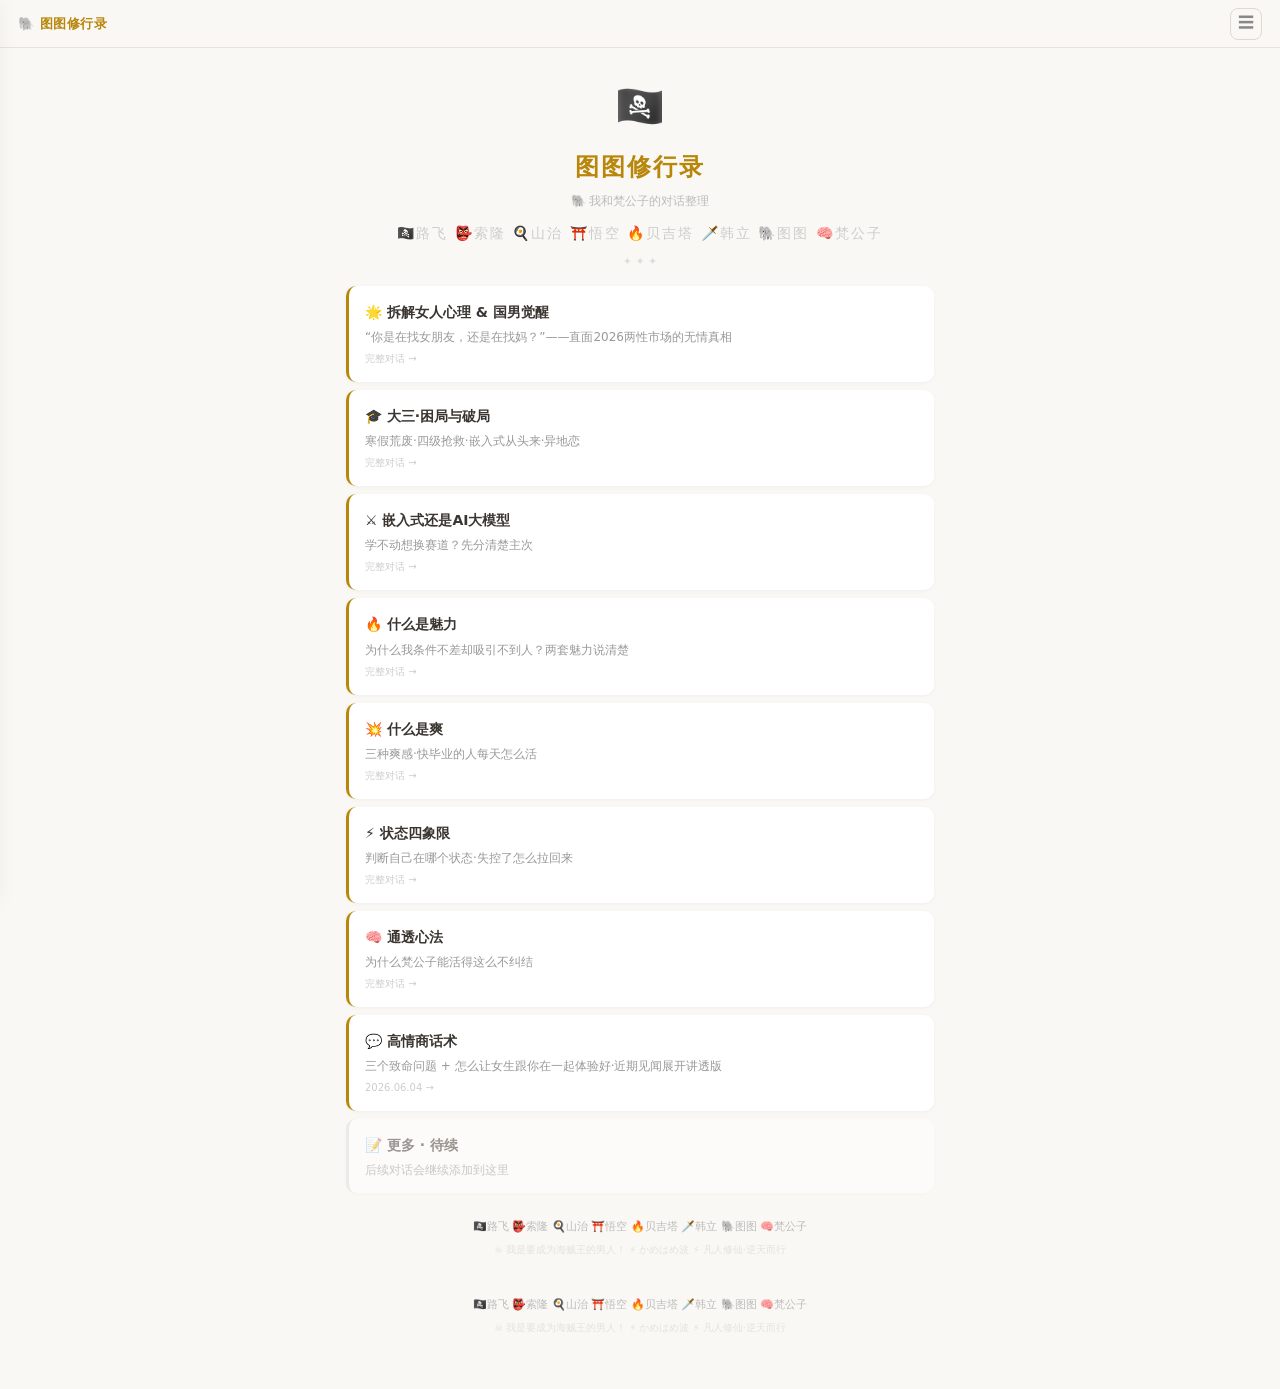
==== commit 830cd1d4: "更新：新增高情商话术页面（2026.6.4 近期见闻整理）" ====
--- a/index.html
+++ b/index.html
@@ -196,7 +196,7 @@
   <a class="nav-item" data-page="pleasure">💥 什么是爽</a>
   <a class="nav-item" data-page="state">⚡ 状态四象限</a>
   <a class="nav-item" data-page="mind">🧠 通透心法</a>
-  <a class="nav-item" data-page="talk">💬 高情商·恋爱话术</a>
+  <a class="nav-item" data-page="eq">💬 高情商话术</a>
   <div style="border-top:1px solid #eee;margin:12px 0 8px"></div>
   <div class="label">📝 待续</div>
   <div style="font-size:11px;color:#ccc;padding:0 14px">后续对话会继续加入</div>
@@ -221,7 +221,7 @@
       <div class="card" onclick="goPage('pleasure')"><h3>💥 什么是爽</h3><p>三种爽感·快毕业的人每天怎么活</p><div class="meta">完整对话 →</div></div>
       <div class="card" onclick="goPage('state')"><h3>⚡ 状态四象限</h3><p>判断自己在哪个状态·失控了怎么拉回来</p><div class="meta">完整对话 →</div></div>
       <div class="card" onclick="goPage('mind')"><h3>🧠 通透心法</h3><p>为什么梵公子能活得这么不纠结</p><div class="meta">完整对话 →</div></div>
-      <div class="card" onclick="goPage('talk')"><h3>💬 高情商·恋爱话术</h3><p>高情商的人怎么说话·聊天记录实战拆解·不会哄人怎么办</p><div class="meta">完整对话 →</div></div>
+      <div class="card" onclick="goPage('eq')"><h3>💬 高情商话术</h3><p>三个致命问题 + 怎么让女生跟你在一起体验好·近期见闻展开讲透版</p><div class="meta">2026.06.04 →</div></div>
       <div class="card" style="border-left-color:#ddd;opacity:.5"><h3>📝 更多 · 待续</h3><p>后续对话会继续添加到这里</p></div>
     </div>
     <div class="footer" style="padding-top:24px">
@@ -620,85 +620,184 @@
     <div class="divider">✦ ✦ ✦</div>
   </div>
 
-  <!-- ===== 高情商·恋爱话术 ===== -->
-  <div class="page" id="page-talk">
-    <div class="page-title">💬 高情商·恋爱话术</div>
-    <div class="page-meta">2026.06.02 · 三段对话 · 含真实聊天记录拆解</div>
-    <div class="page-desc">高情商的人到底是怎么说话的？为什么我一直在「付出」感情却感觉不到爽？女朋友难受要哄我不会怎么办？——三段对话，从底层逻辑到实战操作全部拆开。</div>
-
-    <div class="sec">
-      <h3>🧠 上篇：高情商的人怎么说话</h3>
-      <p>你问过梵公子一个问题——高情商的人是怎么说话的？他的答案很直白：<span class="b">所有人聊天的底层逻辑只有四个字——让你爽。</span>但别理解错了，高情商不是讨好，不是「好的」「你说得对」。那是舔狗，是最低级的奴才情商。</p>
-
-      <p><span class="b">真正的高情商说话，核心有两条：</span></p>
-
-      <p><span class="g">① 索取之前先让人开心。</span>你看那些高情商的人，跟任何人说话开头永远是让对方舒服的。不是上来就「帮我个忙」「问你个问题」。先把对方聊high了，气氛对了，再谈正事，三五分钟就搞定。</p>
-
-      <p><span class="g">② 短视频式聊天，别长视频式说教。</span>高情商的人说话短、平、快，让人不用动脑子就舒服。不会大段大段讲道理，不会教别人做事。每条消息3-5句话以内，以逗笑对方而不是教对方为目的。</p>
-
-      <p><span class="b">高情商的人怎么描述事情？</span>核心是「画面感」和「共鸣感」，不是「逻辑感」。把抽象变具体、把道理变故事、把指责变调侃。高情商的人永远在给人画面和情绪，不给道理和逻辑。</p>
-
-      <p><span class="b">怎么让自己达到最爽的点？</span>梵公子的爽感哲学就三条：<span class="g">①努力的同时必须爽</span>——不爽的事未来收益再大也不干；<span class="g">②当下爽优先于未来爽</span>——今天想打游戏就打，想躺就躺；<span class="g">③学会跟自己谈恋爱</span>——脑袋僵了就停，感觉奢靡了切回工作。</p>
-
-      <div class="q">"对外——先让别人舒服，才有你的空间。对内——不管是聊天还是做事，先问自己爽不爽。不爽的事，收益再大也不干。"</div>
-    </div>
-
-    <div class="sec">
-      <h3>🔍 中篇：聊天记录实战拆解</h3>
-      <p>你发来了和女朋友「迷糊筝」的完整聊天记录，说自己一直提供情绪价值，感觉处于感情低位。梵公子看完之后告诉你——<span class="b">这段聊天，没毛病。毛病在你脑子里。</span></p>
-
-      <p>你的开场「宝宝，我现在心不守舍」「有点难受」是开玩笑的，想侧面说想她了。她秒接——「啊咋了宝宝」「别哭」。你亮底牌「因为好想你」——她接「哈哈哈那哭吧」「随便哭」。然后她主动往上加码：「我好想见你宝宝」「想跟你亲亲抱抱」。后面直接「想要哥哥的浴巾」。</p>
-
-      <p><span class="g">她不仅接梗，她还在主动。</span>你发十个表情包她回八个，你撩一句她撩回来两句。她在跟你共同燃烧。</p>
-
-      <p>接着聊她刚打了耳洞，她喊疼。你关心，她说养的时候疼。然后她提到肚肚疼吃坏肚子了。到了00:42，她问「宝宝可以讲个故事吗」，然后马上自己收回来——「算了，明天讲吧，太晚了」。她想要，但怕你累，主动退了一步。<span class="b">这是地位低的女生会做的事吗？不是。这是信任。</span></p>
-
-      <p>然后你睡前说「有点累」，她马上说「快睡觉吧」「累了吧宝宝」。她生病了还在反过来关心你。</p>
-
-      <div class="q">"你在享受她的情绪回馈，却觉得自己在付出？你不是在付出，你是在享受这段关系带来的快乐。感情不是交易，把你给的每一分都算成账，等着她还。"</div>
-
-      <p>梵公子的结论很扎心：<span class="b">你只有两个问题。</span>①<strong>把「付出」和「享受」搞混了</strong>——她撩你的时候你嘴角压不住，她叫你老公你开心，你讲的每个甜蜜故事你自己也爽。②<strong>太在意「公平」</strong>——你在数：你发了X条消息她回了Y条，你提供了A情绪她提供了B情绪。A＞B所以亏了。感情不是抽插次数，不能这么算账。</p>
-
-      <div class="q">"你要是真难受，别暗示，直说。你说清楚了她还给不了，那这女的确实不行。但你连说都没说清楚，就怪她不懂你。这不合适。"</div>
-    </div>
-
-    <div class="sec">
-      <h3>🛠️ 下篇：不会哄人怎么办</h3>
-      <p>你说——「我觉得你说得对，但我打电话不知道怎么哄她，语无伦次了」。梵公子告诉你：<span class="b">这是好事。</span></p>
-
-      <p>真相是——<span class="g">你把「哄」这个事加了一个标准答案。</span>你觉得哄女朋友应该是一段精妙绝伦的话术，一个完美的故事。所以你越想「做对」，就越僵硬。越僵硬，越语无伦次。这就是做题家在情感上最常见的死法——把一切变成考试。</p>
-
-      <p><span class="b">哄人的核心就六个字：接住 + 陪伴 + 推进。</span></p>
-
-      <p><span class="g">① 接住她的情绪。</span>她肚子疼难受——你不需要解决方案，不需要讲道理分析。就一句：「疼坏了吧宝宝……要是我在你身边就好了。」她听到这句话，已经被接住了。</p>
-
-      <p><span class="g">② 陪伴。</span>她让你讲故事，先问她想听啥样的。然后把她当成三四岁小孩，像傻子一样瞎编。「从前有一只小兔子，晚上睡不着因为它想它男朋友了……然后它男朋友抱着它唱了一首歌，它就睡着啦……故事讲完啦。」讲完她笑了你就赢了。讲完她没笑你也赢了——因为你做的是真事，不是表演。</p>
-
-      <p><span class="g">③ 推进。</span>哄完之后不能一直哄到两个人一起emo。把情绪从「心疼」自然过渡到更温暖的话题：「宝宝，等你好了，我带你去做XXX」「好想快点见到你」。</p>
-
-      <div class="q">"笨拙的真实，永远比完美的表演更有力量。一个男的在他女朋友面前完全放松、说话不过脑子、有点笨拙——这才是真实。她能感觉到你没有演，你是真的。"</div>
-
-      <p>而且你已经在做高手做的事了——你看你们聊着聊着就从「肚肚疼」自然切换到「青筋暴起」。哄了一下然后切换到调情模式，她跟着你过来了。高手和低手的区别就是：<span class="b">低手一直哄变成悲情戏，高手接住情绪后把温度带上来。</span></p>
-
-      <div class="qr">
-        <h4>📋 电话哄人急救卡</h4>
-        <div class="qi"><div class="d">1</div><div class="t"><strong>接一句</strong>「心疼你宝宝，要是我在就好了」</div></div>
-        <div class="qi"><div class="d">2</div><div class="t"><strong>瞎编一个故事</strong>（不问质量，问有没有做）</div></div>
-        <div class="qi"><div class="d">3</div><div class="t"><strong>慢慢往甜蜜方向带</strong>（约见面/回忆美好/调情）</div></div>
-        <div class="qi"><div class="d">💡</div><div class="t"><strong>允许自己嘴笨</strong>——你越允许自己嘴笨，越放松，越有魅力</div></div>
-      </div>
-    </div>
-
-    <div style="margin-top:14px;text-align:center;padding:14px;background:#fff;border-radius:12px">
-      <p style="font-size:13px;color:#666;line-height:1.8">
-        三段对话，从认知到实战全部拆完了。<br>
-        <span style="color:#c8941e;font-weight:600;font-size:14px">关键是——别用做题的思维去谈恋爱。</span><br>
-        放下标准答案，放下公平记账。<br>
-        你越真实、越放松、越允许自己犯错——你越有魅力。<br>
-        你和她之间的每一次互动，本身就应该让你爽。<br>
-        如果不爽，就先别做了。你把自己先伺候好，再伺候别人。
-      </p>
-    </div>
+  <!-- ===== 高情商话术 ===== -->
+  <div class="page" id="page-eq">
+    <div class="page-title">💬 高情商话术 · 近期见闻展开讲透</div>
+    <div class="page-meta">2026.06.04 · 梵公子闲聊专场 · 杭州</div>
+    <div class="page-desc">这场直播梵公子没讲那些虚的，把他带了几百个学员之后总结的<strong>三个致命问题</strong>和<strong>怎么让女生跟你在一起体验好</strong>的细节全抖出来了。下面是我整理后的展开讲透版。</div>
+
+    <div class="sec">
+      <h3>🔥 一、三个致命问题：你为什么招女生烦</h3>
+      <p>梵公子说，他带了上百个线下学员、一对一观察他们约会之后，发现所有在感情里不顺的男人，身上都至少占一条。你不想缺女人，先把这三点戒了。</p>
+
+      <h4>🚫 问题①：说话自带「以小博大」的质感</h4>
+      <p><span class="b">一句话解释：</span>你一开口，对方就能感觉到——<span class="g">这个人想占便宜。</span>他想用最少的付出换最大的回报。</p>
+
+      <p><span class="b">展开讲：</span>女生判断一个男人，很多时候不是看他做了什么，而是听他说话的方式。你一开口，你的思维方式、你的价值观、你这个人"贵不贵"，全暴露了。</p>
+
+      <p><span class="b">举几个例子：</span></p>
+      <div class="sb">
+        <div class="r"><div class="n">1</div><span>你问"有没有低成本的打法？" —— 这句话的潜台词是：<span class="g">我想花最少的精力、最少的钱，拿到最多的回报。</span>女生听到直接给你贴标签：这个人想占便宜。</span></div>
+        <div class="r"><div class="n">2</div><span>你说"我工作很忙，每星期只能半天，能不能只见一次？" —— <span class="g">你在告诉她：我的时间比她的时间值钱。</span>你不想为这段关系投入，她干嘛要为你投入？</span></div>
+        <div class="r"><div class="n">3</div><span>你带她吃饭，掏出手机说"这个套餐原价498，我闲鱼200拿下的" —— 你以为在展示本事，实际上在告诉她：<span class="g">你连一顿正常的饭都不愿意请。</span></span></div>
+        <div class="r"><div class="n">4</div><span>你说"我减肥减不下来能不能不变帅" —— 你什么都不想干，你还想要结果，哪有这么好的事？</span></div>
+      </div>
+
+      <div class="t o">💡 <span class="b">核心认知：</span>你可以这么想，换了谁心里都会有这种念头。但你要是说出来，就是蠢。因为当别人听到你这种言论，人家会自动觉得你这人不行、自动想远离你。<span class="g">有些事只能想不能问，有些事只能做不能说。</span></div>
+
+      <h4>🚫 问题②：完全不懂人情世故</h4>
+      <p><span class="b">一句话解释：</span>你连"人家现在想不想跟我说话"都分辨不出来，就别学什么撩妹技巧了。</p>
+
+      <p><span class="b">展开讲：</span>人情世故不是什么高深的东西，就四个字——<span class="g">察言观色</span>。看对方的脸色、状态、情绪，然后决定你该说什么、不该说什么。</p>
+
+      <p><span class="b">场景一：刚见面</span></p>
+      <p>你约她去咖啡厅。她刚坐下来，包还没放好，环顾四周打量环境，撩头发、调整坐姿。她这时候的状态是——还没进入状态，还在适应新环境。</p>
+      <p>结果你上来就问："你昨天说的那个项目怎么样了？""最近工作顺利吗？" 她屁股都没坐热，你就在这聊沉重话题，她听得进去吗？</p>
+      <p><span class="g">你应该做的：</span>假装去上个厕所，说"我先去个洗手间，你先坐会儿"。给她几分钟自己适应。她适应好了，自然就打开话题了。</p>
+
+      <p><span class="b">场景二：她跟你分享生活</span></p>
+      <p>女生跟你说她最近学了一个新东西、发现了一个有意思的观点。可能在你看来她说得很浅、逻辑不对——但你能不能不要纠正她？不要给她上课说"你这个不对，应该是这样的"？</p>
+      <p>她不是在开学术研讨会，她是在跟你分享她的生活。你给点反馈会死吗？夸两句会死吗？说一句"你说得好有道理，我学到了"会死吗？</p>
+      <p><span class="g">大部分男生的通病：</span>喜欢纠对错，喜欢当老师。但女生不需要你教她，她需要你陪她。</p>
+
+      <p><span class="b">场景三：乱用理论话术</span></p>
+      <p>你报了课、学了话术、背了台词。但你没有学会看氛围。两个人第一次见面，全程没几句对话，女生的脸都僵了，全程礼貌假笑——结果你突然来了一段背好的浪漫情话深情看着她。</p>
+      <p>梵公子原话：<span class="g">"那个女的脸都快大嘴巴抽你了。你说这种话不害臊吗？我得看场合。当时妹子哈哈大笑的时候你说这话才有用。俩人像有杀父之仇一样坐着，你说浪漫话，你不是有病吗？"</span></p>
+
+      <div class="t r">⚠️ <span class="b">一句话总结：</span>说对话，不如在对的场合说话。你学了一堆招，但没有眼力劲，所有招都是花架子。</div>
+
+      <h4>🚫 问题③：能量磁场太低</h4>
+      <p><span class="b">一句话解释：</span>很多女生跟你说"没感觉"、"不合适"、"磁场不合"——她说不出具体哪里不对，但就是觉得跟你在一起不舒服。</p>
+      <p>梵公子把它拆成了三个维度：</p>
+
+      <p><span class="b">维度一：反应速度太慢</span></p>
+      <p>你跟一个聪明的女生聊天，她说话很快。你说完一句她立马接上，还扔回来一个新问题——有来有回，没有停顿。</p>
+      <p>你呢？她说了句话，你顿了2秒。脑子在转"我该怎么回"，等你终于想好了——她已经跳到第三个话题了。一次两次还好，每次都这样，她就会觉得跟你聊天累。</p>
+
+      <div class="q">"她聊毛肚烫8秒最好吃，你直接说'那我数着，到时间捞给你'就行了。简单直接，不要过度分析。反应要快。"</div>
+
+      <p><span class="b">维度二：知识面太窄</span></p>
+      <p>你们在商场里走，她看到什么都可能聊——这个蛋糕好吃、这个花好看、你什么星座、这个指甲颜色怎么样。你懂几个？</p>
+      <p>问题不是你"没知识"，而是<span class="g">你跟她在两个世界里</span>。你关注的是张雪峰、特朗普访华、汽车参数；她关注的是最新网剧、美甲颜色、奶茶测评、哪里好拍照。</p>
+      <p>她指着提拉米苏说好吃，你说"提拉米苏起源于意大利二战时期"——她就不想再跟你说话了。你应该说：<span class="g">"是吗？那我要尝尝，你帮我推荐一下。"</span></p>
+      <p>她做了猫眼甲给你看，你说"哦"——她就没话接了。你应该说：<span class="g">"什么样的？我看看照片？这个好看，很适合你。"</span></p>
+      <div class="t o">💡 你不用真的懂这些东西。你只需要表现出<span class="g">你感兴趣</span>就够了。她要的不是你的专业知识，是你的参与感。</div>
+
+      <p><span class="b">维度三：感知力不够 + 表现力不够</span></p>
+      <p><span class="b">感知力</span>——你能不能感觉到她不舒服了？</p>
+      <p>很多女生的"不舒服"不会直接说出来。她不会说"我累了""我热了""我不想站着了"。她只会用很隐晦的方式表达——你要听得懂潜台词。</p>
+      <p>你们在路边等车，还有3分钟。女生问："车多久到？"你说"3分钟"。你以为她只是问时间，但她其实在说：<span class="g">"我站累了，我不想被人看着，我热了，我现在就想进到空调房里去。"</span></p>
+      <p>她为什么不直说？因为说了显得她矫情、无理取闹。所以"车多久到"已经是她能发出的最强烈的求救信号了。</p>
+      <p><span class="b">这时候你该怎么做？</span>不是告诉她"3分钟"，而是转移注意力："你看那个店的招牌好有意思，一会儿我们去看一眼。"或者直接说："等车到了你先坐进去，空调开了就不热了。"</p>
+
+      <p><span class="b">表现力</span>——你能不能把你的情绪传递出去？</p>
+      <p>很多男生的表情全程都是平的。开心是"嗯"，好看是"还行"，好吃是"可以"。跟一块木头一样。但女生很看重情绪反馈。</p>
+      <p>她拍了一张很好看的照片兴奋地给你看。你扫了一眼说"挺好看的"——她就安静了。她心里的潜台词是：<span class="g">"你是不是觉得不好看？你是不是不在意我？"</span></p>
+      <p>她喝到一杯好喝的饮料说"这个好好喝！" 你面无表情喝了一口说"嗯，还行"——她那种分享欲就被你浇灭了。</p>
+      <p>表现力不是让你演，是让你<span class="g">把你内心的感受放出来。</span>开心就笑，好吃就说好吃，好看就夸——让你的情绪传递给她。</p>
+
+      <div class="t r">⚠️ <span class="b">三句话总结三大致命问题：</span><br>
+      ① 别让人感觉你在占便宜<br>
+      ② 先看对方想不想听，再决定说什么<br>
+      ③ 反应快一点、知识宽一点、情绪放出来</div>
+    </div>
+
+    <!-- ========================================== -->
+    <!-- 二、怎么让她跟你在一起体验好 -->
+    <!-- ========================================== -->
+    <div class="sec">
+      <h3>🎯 二、怎么让她跟你在一起「体验好」</h3>
+      <p>这部分是梵公子整场直播最值钱的实操内容。他用一个完整的约会流程来讲什么叫<span class="g">"跟这个人待在一起很舒服"</span>。</p>
+
+      <p><span class="b">首先搞清楚底层逻辑：</span>女生判断一个人好不好，不是靠"他说了什么道理"，而是靠<span class="g">"我跟他待在一起的感受"</span>。她是用感受做判断的，不是用逻辑。</p>
+      <p><span class="g">什么叫让她舒服？</span>她跟你在一起不用硬撑、不用假装开心、不用尴尬地找话题、不用担心说错话、可以放松做自己。这不是跪舔，这是你对这段关系投入的心意。</p>
+
+      <h4>📍 约会全流程拆解</h4>
+
+      <div class="pillar">
+        <h3>① 刚见面：给她适应的时间</h3>
+        <p><span class="b">大部分人错在哪？</span>好不容易约到了，一见面就迫不及待聊深刻话题——工作、人生、规划。但女生刚到一个新环境，她的大脑还没切换到社交模式。她坐下来、放包、撩头发、看周围、喝水——这些都是她的"缓冲期"。</p>
+        <p>你在这个时间点跟她聊任何需要思考才能回答的话题，她都会很累。</p>
+        <p><span class="g">你应该做的：</span>给她时间适应。可以说"我去个洗手间，你先坐会儿"。让她一个人待两分钟。这个动作本身体现的是——我不急，我给你空间，你不用有压力。</p>
+      </div>
+
+      <div class="pillar">
+        <h3>② 点菜：别犹豫别抠</h3>
+        <p><span class="b">大部分人错在哪？</span>菜单翻半天，问女生"你想吃什么"，女生说"随便"，你更纠结了，两个人在那沉默了十分钟。</p>
+        <p>你在展示什么？<span class="g">没主见 + 抠门</span>两种信号。</p>
+        <p><span class="g">你应该做的：</span>提前了解这家店有什么好吃的。直接说："我看了，这家的XXX挺有名的，我们试试。你还有什么想加的？"快速敲定，不要纠结。点菜是你展示决断力的时候。</p>
+      </div>
+
+      <div class="pillar">
+        <h3>③ 转场：别让她尬等</h3>
+        <p><span class="b">大部分人错在哪？</span>从餐厅出来，站在路边等车，两个人没话说，各自看手机。然后打了一辆特惠车——司机的脚臭味加辣条味混在一起。</p>
+        <p>你在干嘛？省钱省在这一刻，前面所有的分全白加了。</p>
+        <p><span class="g">你应该做的：</span>提前规划好转场路线，别让她等太久。等车时主动找点轻松的话题。打车不要省那几块钱——省钱的体验都写在女生皱着的眉头上了。</p>
+      </div>
+
+      <div class="pillar">
+        <h3>④ 看电影（经典场景拆解）</h3>
+        <p><span class="b">第一步：取票</span>直接牵她的手去取票，不要问"我可以牵你吗"——动作要自然。取了票顺手买好爆米花和可乐，别问她"要不要"，直接买。</p>
+        <p><span class="b">第二步：给她缓冲</span>说"我去上个厕所，你等我一会儿"。这是在给她时间转换状态——从户外的嘈杂到影院的氛围。</p>
+        <p><span class="b">第三步：开场前</span>如果有空档，打开手机小程序玩个骰子小游戏，打发时间。不要让这段时间变成"两个人沉默地坐着等"。</p>
+        <p><span class="b">第四步：进场</span>拿出手机打开手电筒——<span class="g">照她的脚下，不是照她脸上。</span>另一只手牵着或扶着她的手臂。她在你身边能感受到"你在保护我"。</p>
+        <p><span class="b">第五步：看电影时</span>把爆米花放到她那边，两个人自然往中间靠。适当地喂她一颗爆米花——这是一个<span class="g">兴趣测试</span>。她吃了说明有好感。如果她吃了，可以轻松地说："我喂你了，你也喂我一颗。"她笑着喂你的话，你们之间又近了一步。</p>
+      </div>
+
+      <h4>💡 两个核心原则</h4>
+
+      <div class="sc" style="border-left:4px solid #b8860b">
+        <div class="st" style="color:#b8860b">原则一：形式远大于内容</div>
+        <div class="sd">大部分人把注意力放在"我该说什么话"上。但重要的是——<span class="g">她在这个环境里是什么感觉？</span></div>
+        <div class="sd">你要关注的是：<br>
+        · 她坐的位置冷不冷、热不热？<br>
+        · 灯光是不是把她拍好看？<br>
+        · 周围吵不吵？她听不听得清你说话？<br>
+        · 她穿这条裙子适不适合来这个地方？</div>
+        <div class="sa">梵公子原话："不要把重点放在这顿饭多贵、这个餐厅多高级。要放在她穿这条裙子适不适合出现在这个场合。"</div>
+      </div>
+
+      <div class="sc" style="border-left:4px solid #c0392b">
+        <div class="st" style="color:#c0392b">原则二：不难受是底线</div>
+        <div class="sd"><span class="g">有钱没钱不重要，但不能穷。帅不帅不重要，但不能丑。多会聊天不重要，但不能聊不下去。多有魅力不重要，但不能让我难受。</span></div>
+        <div class="sd">女生选一个人，不是看你多好，而是看你<span class="g">有多不让她难受</span>。听起来标准很低？但大部分人连及格线都到不了。</div>
+        <div class="sd">她跟你在一起很难受，她自然就去找让她不难受的人了。这不是她挑剔，这是基本的生存本能。</div>
+        <div class="sa">你让她舒服，她才会想见第二次。你先别想怎么让她喜欢上你，先想怎么让她不难受。</div>
+      </div>
+    </div>
+
+    <!-- ========================================== -->
+    <!-- 三、关于花钱 -->
+    <!-- ========================================== -->
+    <div class="sec">
+      <h3>💰 三、关于花钱的哲学</h3>
+      <p><span class="g">"你花的钱，是在买魅力差。"</span></p>
+      <p>你和女生之间有一个魅力差距。你的魅力越大，需要填的越少。你的魅力不够，你就得用别的东西来填——时间、精力、钱、细心。这不是丢人的事，这是生态位的规律。</p>
+      <p>但你绝对不能做的一件事是：<span class="g">花了又心疼，花了在心里算账。</span>这种状态女生一眼就能看出来。你不情不愿花出去的钱，还不如不花。</p>
+    </div>
+
+    <!-- ========================================== -->
+    <!-- 四、关于男闺蜜 -->
+    <!-- ========================================== -->
+    <div class="sec">
+      <h3>🤝 四、关于"男闺蜜"的终极解释</h3>
+      <p>很多人问："我什么都做到了，很细心很体贴，为什么她把我当男闺蜜？"</p>
+      <p>梵公子的回答一针见血：</p>
+      <p>因为你的细心是<span class="g">天生的</span>，不是刻意训练的。你天生身上就有女性的那一面——敏感、细腻、会察言观色。但问题在于——你只有细心，<span class="g">没有攻击性</span>。</p>
+      <p>你让她舒服了，她也把你当成了"能理解我的人"。但你缺少了框架——那种"嘿，你是我的人"的占有感和目标感。你没有传递出"我对你有意思"的信号，她自然不会把你当成可能的对象。</p>
+      <p><span class="g">正确的状态：</span>做一个有框架、有攻击性的男人，同时刻意训练自己做到细心。前者让她被吸引，后者让她觉得舒服。两个缺一不可。</p>
+    </div>
+
+    <!-- ========================================== -->
+    <!-- 五、收尾 -->
+    <!-- ========================================== -->
+    <div class="sec">
+      <h3>💭 五、最后一句</h3>
+      <p>梵公子说：<span class="g">"不要把人想得太牛逼。人就是这样——他要是难受到一定程度，他坚持不下去的。"</span></p>
+      <p>女生跟你在一起难受，她是有选择的。她去找那个让她不难受的人了而已。</p>
+      <p style="font-size:15px;text-align:center;font-weight:600;color:#b8860b;margin-top:10px">所以你先别想别的——先让自己变成"跟她在一起不难受"的那个人。</p>
+    </div>
+
     <div class="divider">✦ ✦ ✦</div>
   </div>
 
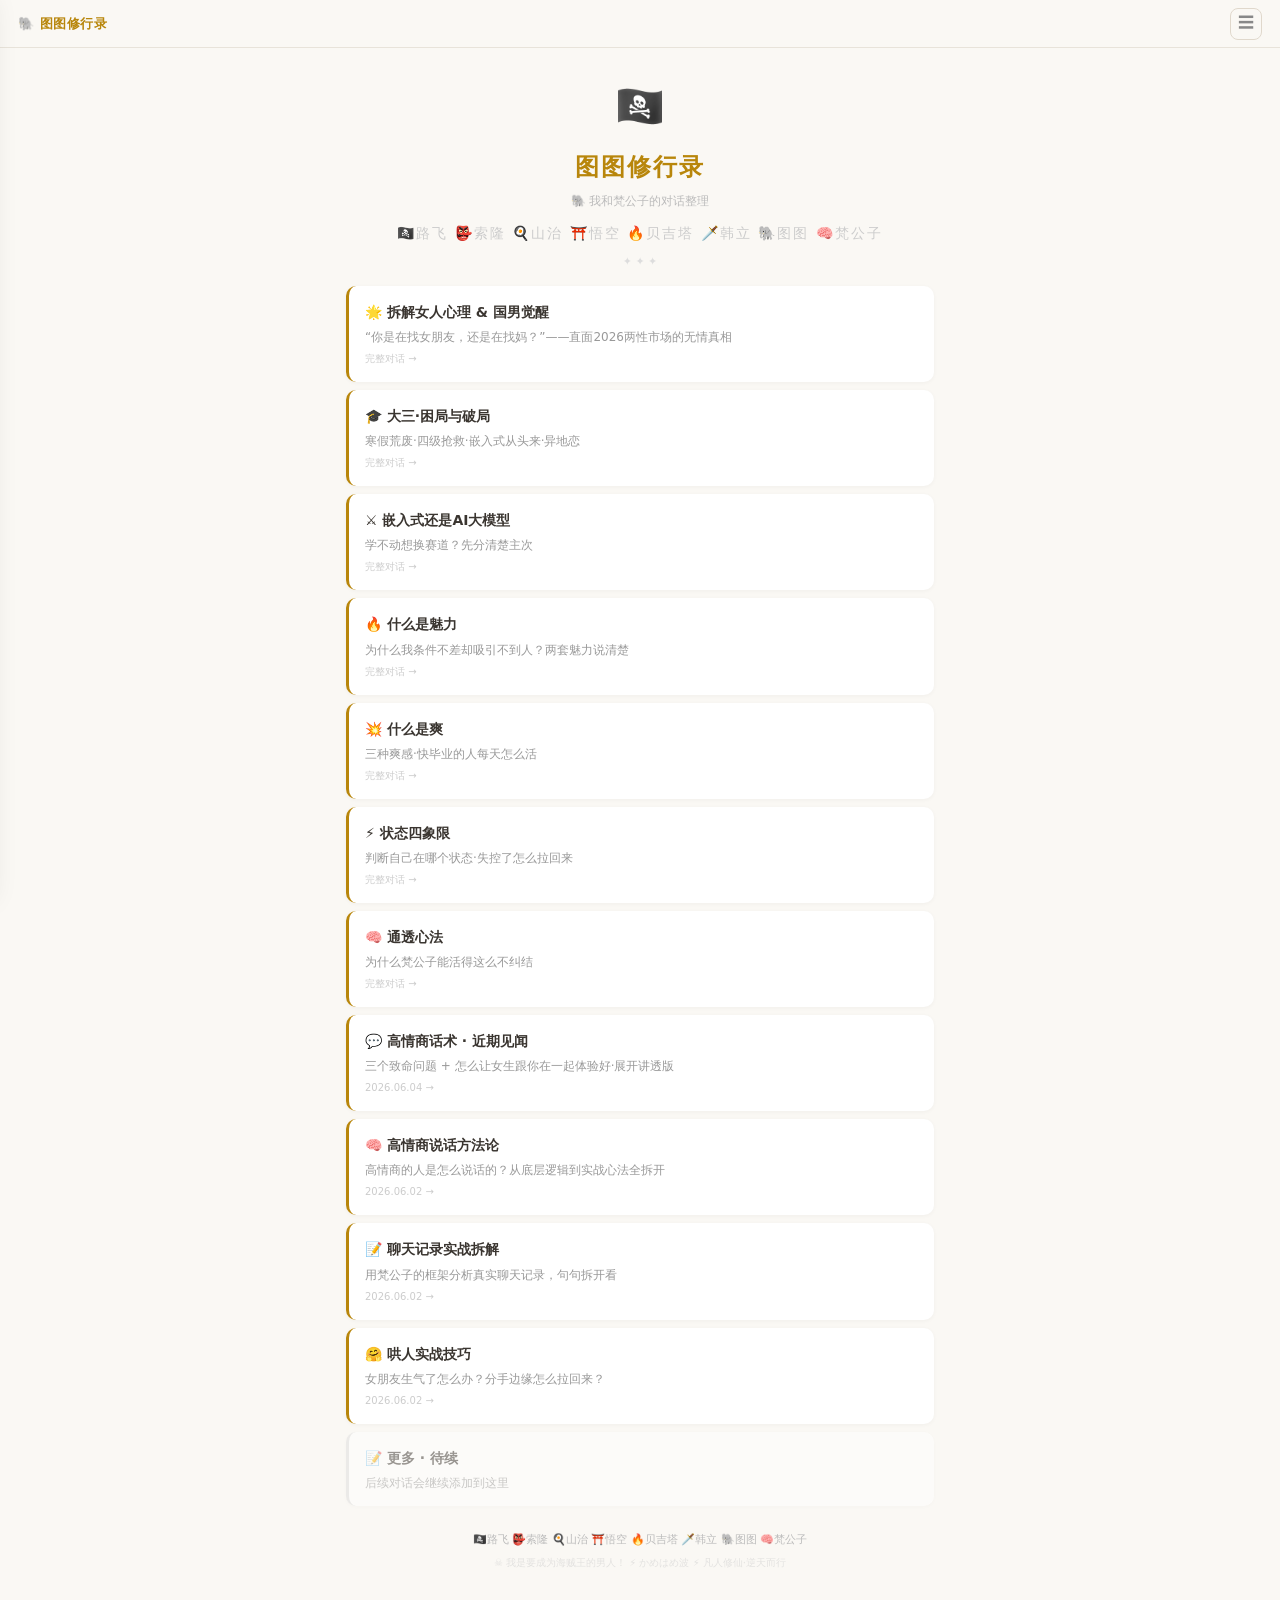
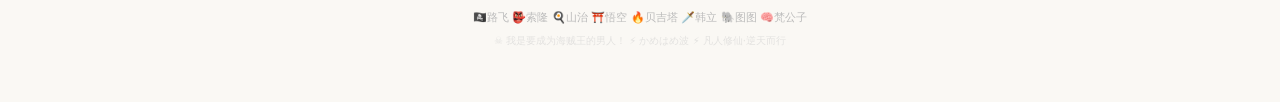
==== commit 2dd9e88a: "添加往期高情商系列链接（3篇旧文）" ====
--- a/index.html
+++ b/index.html
@@ -221,7 +221,10 @@
       <div class="card" onclick="goPage('pleasure')"><h3>💥 什么是爽</h3><p>三种爽感·快毕业的人每天怎么活</p><div class="meta">完整对话 →</div></div>
       <div class="card" onclick="goPage('state')"><h3>⚡ 状态四象限</h3><p>判断自己在哪个状态·失控了怎么拉回来</p><div class="meta">完整对话 →</div></div>
       <div class="card" onclick="goPage('mind')"><h3>🧠 通透心法</h3><p>为什么梵公子能活得这么不纠结</p><div class="meta">完整对话 →</div></div>
-      <div class="card" onclick="goPage('eq')"><h3>💬 高情商话术</h3><p>三个致命问题 + 怎么让女生跟你在一起体验好·近期见闻展开讲透版</p><div class="meta">2026.06.04 →</div></div>
+      <div class="card" onclick="goPage('eq')"><h3>💬 高情商话术 · 近期见闻</h3><p>三个致命问题 + 怎么让女生跟你在一起体验好·展开讲透版</p><div class="meta">2026.06.04 →</div></div>
+      <div class="card" style="border-left:3px solid #b8860b" onclick="window.location.href='gao-eq/01-method.html'"><h3>🧠 高情商说话方法论</h3><p>高情商的人是怎么说话的？从底层逻辑到实战心法全拆开</p><div class="meta">2026.06.02 →</div></div>
+      <div class="card" style="border-left:3px solid #b8860b" onclick="window.location.href='gao-eq/02-chat-analysis.html'"><h3>📝 聊天记录实战拆解</h3><p>用梵公子的框架分析真实聊天记录，句句拆开看</p><div class="meta">2026.06.02 →</div></div>
+      <div class="card" style="border-left:3px solid #b8860b" onclick="window.location.href='gao-eq/03-comfort-skills.html'"><h3>🤗 哄人实战技巧</h3><p>女朋友生气了怎么办？分手边缘怎么拉回来？</p><div class="meta">2026.06.02 →</div></div>
       <div class="card" style="border-left-color:#ddd;opacity:.5"><h3>📝 更多 · 待续</h3><p>后续对话会继续添加到这里</p></div>
     </div>
     <div class="footer" style="padding-top:24px">
@@ -798,6 +801,22 @@
       <p style="font-size:15px;text-align:center;font-weight:600;color:#b8860b;margin-top:10px">所以你先别想别的——先让自己变成"跟她在一起不难受"的那个人。</p>
     </div>
 
+    <!-- ========================================== -->
+    <!-- 六、往期高情商系列 -->
+    <!-- ========================================== -->
+    <div class="sec">
+      <h3>📚 六、往期高情商系列（点击跳转）</h3>
+      <p>之前还整理过 3 篇高情商话术的内容，可以一起看：</p>
+      <div class="ab">
+        <div class="at">📖 高情商合集</div>
+        <div class="r">
+          <div class="c" style="cursor:pointer" onclick="window.location.href='gao-eq/01-method.html'">🧠 <span class="b">高情商说话方法论</span> —— 高情商的人怎么说话，从底层逻辑到实战心法</div>
+          <div class="c" style="cursor:pointer" onclick="window.location.href='gao-eq/02-chat-analysis.html'">📝 <span class="b">聊天记录实战拆解</span> —— 用梵公子的框架分析真实聊天记录</div>
+          <div class="c" style="cursor:pointer" onclick="window.location.href='gao-eq/03-comfort-skills.html'">🤗 <span class="b">哄人实战技巧</span> —— 女朋友生气了怎么哄？分手边缘怎么拉回来？</div>
+        </div>
+      </div>
+    </div>
+
     <div class="divider">✦ ✦ ✦</div>
   </div>
 
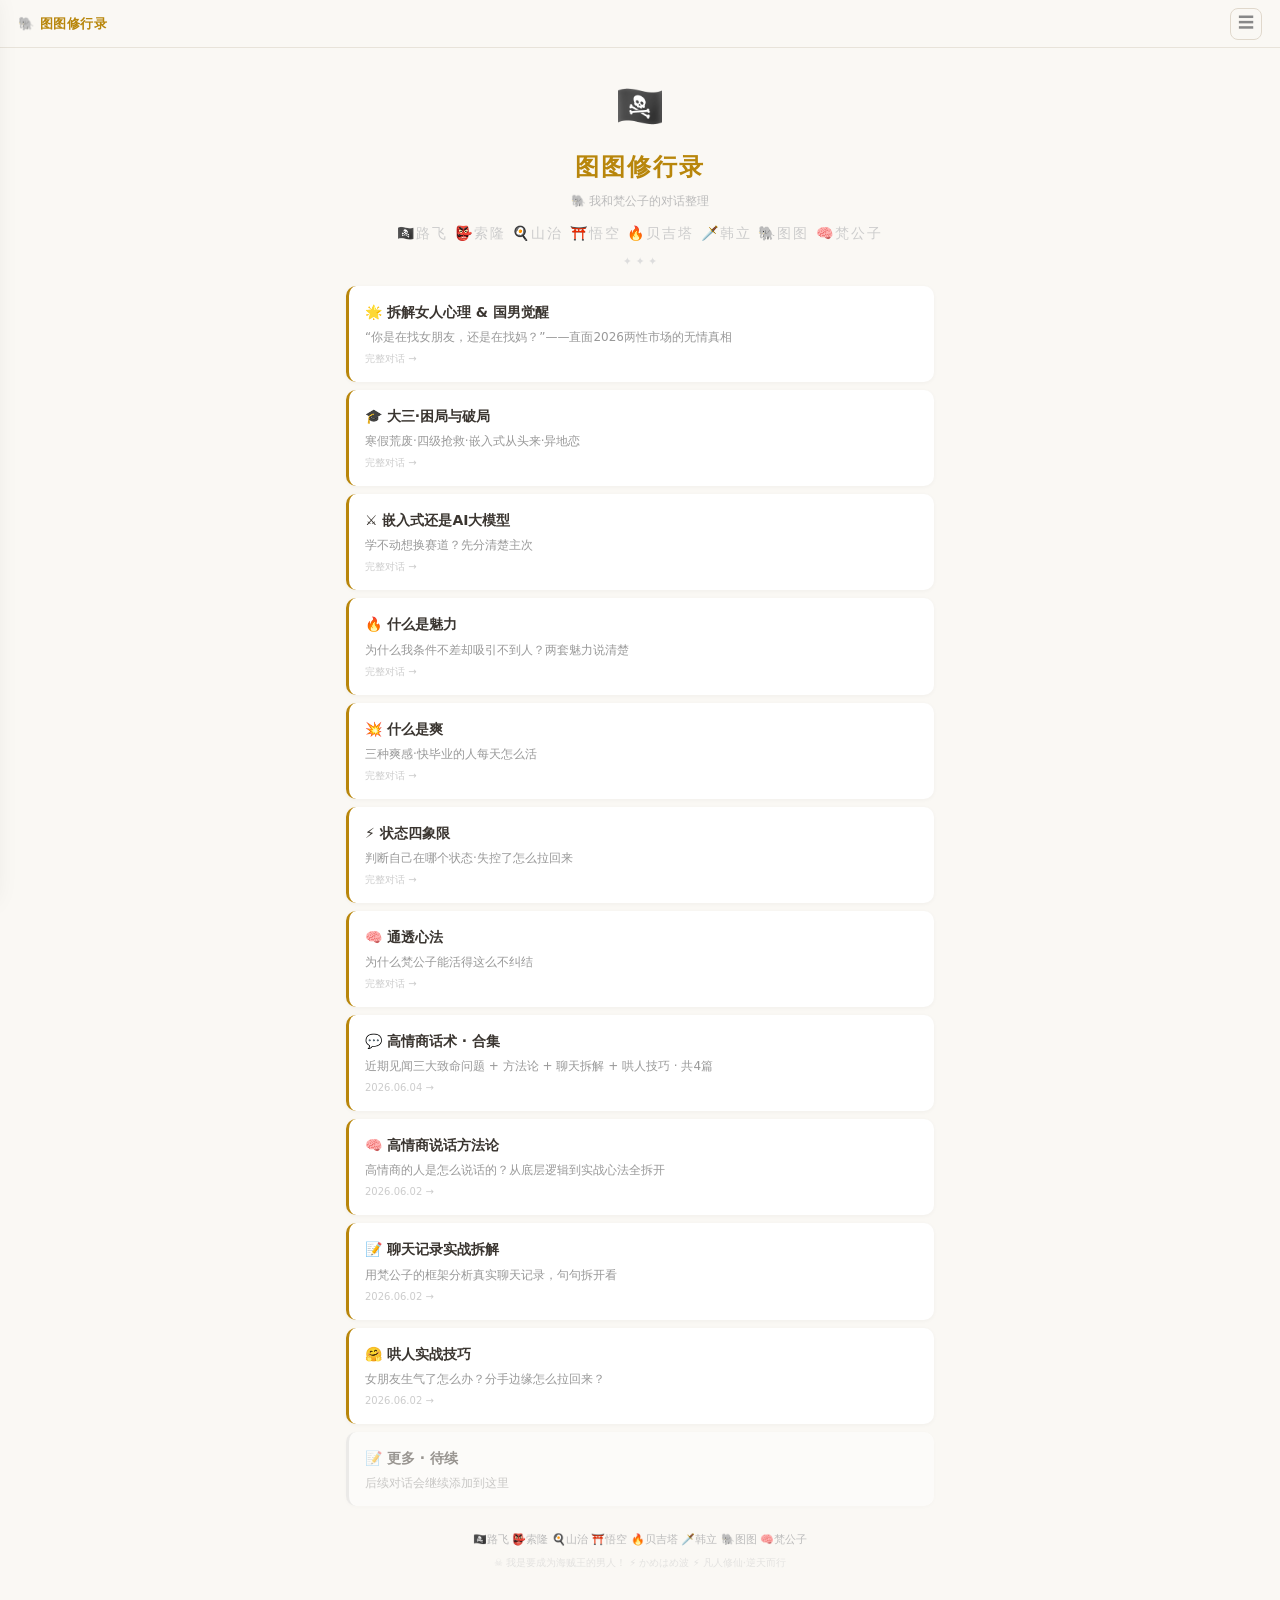
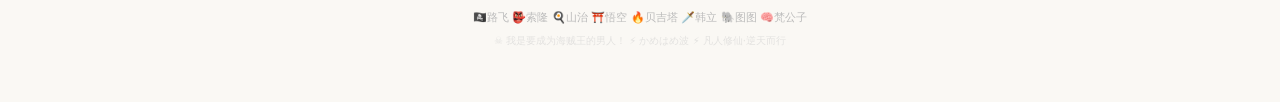
==== commit b802e78a: "高情商话术合集：新增第4篇近期见闻，合集页整合4篇文章" ====
--- a/index.html
+++ b/index.html
@@ -196,7 +196,7 @@
   <a class="nav-item" data-page="pleasure">💥 什么是爽</a>
   <a class="nav-item" data-page="state">⚡ 状态四象限</a>
   <a class="nav-item" data-page="mind">🧠 通透心法</a>
-  <a class="nav-item" data-page="eq">💬 高情商话术</a>
+  <a class="nav-item" data-page="eq">💬 高情商话术 · 合集</a>
   <div style="border-top:1px solid #eee;margin:12px 0 8px"></div>
   <div class="label">📝 待续</div>
   <div style="font-size:11px;color:#ccc;padding:0 14px">后续对话会继续加入</div>
@@ -221,7 +221,7 @@
       <div class="card" onclick="goPage('pleasure')"><h3>💥 什么是爽</h3><p>三种爽感·快毕业的人每天怎么活</p><div class="meta">完整对话 →</div></div>
       <div class="card" onclick="goPage('state')"><h3>⚡ 状态四象限</h3><p>判断自己在哪个状态·失控了怎么拉回来</p><div class="meta">完整对话 →</div></div>
       <div class="card" onclick="goPage('mind')"><h3>🧠 通透心法</h3><p>为什么梵公子能活得这么不纠结</p><div class="meta">完整对话 →</div></div>
-      <div class="card" onclick="goPage('eq')"><h3>💬 高情商话术 · 近期见闻</h3><p>三个致命问题 + 怎么让女生跟你在一起体验好·展开讲透版</p><div class="meta">2026.06.04 →</div></div>
+      <div class="card" onclick="goPage('eq')"><h3>💬 高情商话术 · 合集</h3><p>近期见闻三大致命问题 + 方法论 + 聊天拆解 + 哄人技巧 · 共4篇</p><div class="meta">2026.06.04 →</div></div>
       <div class="card" style="border-left:3px solid #b8860b" onclick="window.location.href='gao-eq/01-method.html'"><h3>🧠 高情商说话方法论</h3><p>高情商的人是怎么说话的？从底层逻辑到实战心法全拆开</p><div class="meta">2026.06.02 →</div></div>
       <div class="card" style="border-left:3px solid #b8860b" onclick="window.location.href='gao-eq/02-chat-analysis.html'"><h3>📝 聊天记录实战拆解</h3><p>用梵公子的框架分析真实聊天记录，句句拆开看</p><div class="meta">2026.06.02 →</div></div>
       <div class="card" style="border-left:3px solid #b8860b" onclick="window.location.href='gao-eq/03-comfort-skills.html'"><h3>🤗 哄人实战技巧</h3><p>女朋友生气了怎么办？分手边缘怎么拉回来？</p><div class="meta">2026.06.02 →</div></div>
@@ -625,195 +625,50 @@
 
   <!-- ===== 高情商话术 ===== -->
   <div class="page" id="page-eq">
-    <div class="page-title">💬 高情商话术 · 近期见闻展开讲透</div>
-    <div class="page-meta">2026.06.04 · 梵公子闲聊专场 · 杭州</div>
-    <div class="page-desc">这场直播梵公子没讲那些虚的，把他带了几百个学员之后总结的<strong>三个致命问题</strong>和<strong>怎么让女生跟你在一起体验好</strong>的细节全抖出来了。下面是我整理后的展开讲透版。</div>
-
-    <div class="sec">
-      <h3>🔥 一、三个致命问题：你为什么招女生烦</h3>
-      <p>梵公子说，他带了上百个线下学员、一对一观察他们约会之后，发现所有在感情里不顺的男人，身上都至少占一条。你不想缺女人，先把这三点戒了。</p>
-
-      <h4>🚫 问题①：说话自带「以小博大」的质感</h4>
-      <p><span class="b">一句话解释：</span>你一开口，对方就能感觉到——<span class="g">这个人想占便宜。</span>他想用最少的付出换最大的回报。</p>
-
-      <p><span class="b">展开讲：</span>女生判断一个男人，很多时候不是看他做了什么，而是听他说话的方式。你一开口，你的思维方式、你的价值观、你这个人"贵不贵"，全暴露了。</p>
-
-      <p><span class="b">举几个例子：</span></p>
-      <div class="sb">
-        <div class="r"><div class="n">1</div><span>你问"有没有低成本的打法？" —— 这句话的潜台词是：<span class="g">我想花最少的精力、最少的钱，拿到最多的回报。</span>女生听到直接给你贴标签：这个人想占便宜。</span></div>
-        <div class="r"><div class="n">2</div><span>你说"我工作很忙，每星期只能半天，能不能只见一次？" —— <span class="g">你在告诉她：我的时间比她的时间值钱。</span>你不想为这段关系投入，她干嘛要为你投入？</span></div>
-        <div class="r"><div class="n">3</div><span>你带她吃饭，掏出手机说"这个套餐原价498，我闲鱼200拿下的" —— 你以为在展示本事，实际上在告诉她：<span class="g">你连一顿正常的饭都不愿意请。</span></span></div>
-        <div class="r"><div class="n">4</div><span>你说"我减肥减不下来能不能不变帅" —— 你什么都不想干，你还想要结果，哪有这么好的事？</span></div>
-      </div>
-
-      <div class="t o">💡 <span class="b">核心认知：</span>你可以这么想，换了谁心里都会有这种念头。但你要是说出来，就是蠢。因为当别人听到你这种言论，人家会自动觉得你这人不行、自动想远离你。<span class="g">有些事只能想不能问，有些事只能做不能说。</span></div>
-
-      <h4>🚫 问题②：完全不懂人情世故</h4>
-      <p><span class="b">一句话解释：</span>你连"人家现在想不想跟我说话"都分辨不出来，就别学什么撩妹技巧了。</p>
-
-      <p><span class="b">展开讲：</span>人情世故不是什么高深的东西，就四个字——<span class="g">察言观色</span>。看对方的脸色、状态、情绪，然后决定你该说什么、不该说什么。</p>
-
-      <p><span class="b">场景一：刚见面</span></p>
-      <p>你约她去咖啡厅。她刚坐下来，包还没放好，环顾四周打量环境，撩头发、调整坐姿。她这时候的状态是——还没进入状态，还在适应新环境。</p>
-      <p>结果你上来就问："你昨天说的那个项目怎么样了？""最近工作顺利吗？" 她屁股都没坐热，你就在这聊沉重话题，她听得进去吗？</p>
-      <p><span class="g">你应该做的：</span>假装去上个厕所，说"我先去个洗手间，你先坐会儿"。给她几分钟自己适应。她适应好了，自然就打开话题了。</p>
-
-      <p><span class="b">场景二：她跟你分享生活</span></p>
-      <p>女生跟你说她最近学了一个新东西、发现了一个有意思的观点。可能在你看来她说得很浅、逻辑不对——但你能不能不要纠正她？不要给她上课说"你这个不对，应该是这样的"？</p>
-      <p>她不是在开学术研讨会，她是在跟你分享她的生活。你给点反馈会死吗？夸两句会死吗？说一句"你说得好有道理，我学到了"会死吗？</p>
-      <p><span class="g">大部分男生的通病：</span>喜欢纠对错，喜欢当老师。但女生不需要你教她，她需要你陪她。</p>
-
-      <p><span class="b">场景三：乱用理论话术</span></p>
-      <p>你报了课、学了话术、背了台词。但你没有学会看氛围。两个人第一次见面，全程没几句对话，女生的脸都僵了，全程礼貌假笑——结果你突然来了一段背好的浪漫情话深情看着她。</p>
-      <p>梵公子原话：<span class="g">"那个女的脸都快大嘴巴抽你了。你说这种话不害臊吗？我得看场合。当时妹子哈哈大笑的时候你说这话才有用。俩人像有杀父之仇一样坐着，你说浪漫话，你不是有病吗？"</span></p>
-
-      <div class="t r">⚠️ <span class="b">一句话总结：</span>说对话，不如在对的场合说话。你学了一堆招，但没有眼力劲，所有招都是花架子。</div>
-
-      <h4>🚫 问题③：能量磁场太低</h4>
-      <p><span class="b">一句话解释：</span>很多女生跟你说"没感觉"、"不合适"、"磁场不合"——她说不出具体哪里不对，但就是觉得跟你在一起不舒服。</p>
-      <p>梵公子把它拆成了三个维度：</p>
-
-      <p><span class="b">维度一：反应速度太慢</span></p>
-      <p>你跟一个聪明的女生聊天，她说话很快。你说完一句她立马接上，还扔回来一个新问题——有来有回，没有停顿。</p>
-      <p>你呢？她说了句话，你顿了2秒。脑子在转"我该怎么回"，等你终于想好了——她已经跳到第三个话题了。一次两次还好，每次都这样，她就会觉得跟你聊天累。</p>
-
-      <div class="q">"她聊毛肚烫8秒最好吃，你直接说'那我数着，到时间捞给你'就行了。简单直接，不要过度分析。反应要快。"</div>
-
-      <p><span class="b">维度二：知识面太窄</span></p>
-      <p>你们在商场里走，她看到什么都可能聊——这个蛋糕好吃、这个花好看、你什么星座、这个指甲颜色怎么样。你懂几个？</p>
-      <p>问题不是你"没知识"，而是<span class="g">你跟她在两个世界里</span>。你关注的是张雪峰、特朗普访华、汽车参数；她关注的是最新网剧、美甲颜色、奶茶测评、哪里好拍照。</p>
-      <p>她指着提拉米苏说好吃，你说"提拉米苏起源于意大利二战时期"——她就不想再跟你说话了。你应该说：<span class="g">"是吗？那我要尝尝，你帮我推荐一下。"</span></p>
-      <p>她做了猫眼甲给你看，你说"哦"——她就没话接了。你应该说：<span class="g">"什么样的？我看看照片？这个好看，很适合你。"</span></p>
-      <div class="t o">💡 你不用真的懂这些东西。你只需要表现出<span class="g">你感兴趣</span>就够了。她要的不是你的专业知识，是你的参与感。</div>
-
-      <p><span class="b">维度三：感知力不够 + 表现力不够</span></p>
-      <p><span class="b">感知力</span>——你能不能感觉到她不舒服了？</p>
-      <p>很多女生的"不舒服"不会直接说出来。她不会说"我累了""我热了""我不想站着了"。她只会用很隐晦的方式表达——你要听得懂潜台词。</p>
-      <p>你们在路边等车，还有3分钟。女生问："车多久到？"你说"3分钟"。你以为她只是问时间，但她其实在说：<span class="g">"我站累了，我不想被人看着，我热了，我现在就想进到空调房里去。"</span></p>
-      <p>她为什么不直说？因为说了显得她矫情、无理取闹。所以"车多久到"已经是她能发出的最强烈的求救信号了。</p>
-      <p><span class="b">这时候你该怎么做？</span>不是告诉她"3分钟"，而是转移注意力："你看那个店的招牌好有意思，一会儿我们去看一眼。"或者直接说："等车到了你先坐进去，空调开了就不热了。"</p>
-
-      <p><span class="b">表现力</span>——你能不能把你的情绪传递出去？</p>
-      <p>很多男生的表情全程都是平的。开心是"嗯"，好看是"还行"，好吃是"可以"。跟一块木头一样。但女生很看重情绪反馈。</p>
-      <p>她拍了一张很好看的照片兴奋地给你看。你扫了一眼说"挺好看的"——她就安静了。她心里的潜台词是：<span class="g">"你是不是觉得不好看？你是不是不在意我？"</span></p>
-      <p>她喝到一杯好喝的饮料说"这个好好喝！" 你面无表情喝了一口说"嗯，还行"——她那种分享欲就被你浇灭了。</p>
-      <p>表现力不是让你演，是让你<span class="g">把你内心的感受放出来。</span>开心就笑，好吃就说好吃，好看就夸——让你的情绪传递给她。</p>
-
-      <div class="t r">⚠️ <span class="b">三句话总结三大致命问题：</span><br>
-      ① 别让人感觉你在占便宜<br>
-      ② 先看对方想不想听，再决定说什么<br>
-      ③ 反应快一点、知识宽一点、情绪放出来</div>
-    </div>
-
-    <!-- ========================================== -->
-    <!-- 二、怎么让她跟你在一起体验好 -->
-    <!-- ========================================== -->
-    <div class="sec">
-      <h3>🎯 二、怎么让她跟你在一起「体验好」</h3>
-      <p>这部分是梵公子整场直播最值钱的实操内容。他用一个完整的约会流程来讲什么叫<span class="g">"跟这个人待在一起很舒服"</span>。</p>
-
-      <p><span class="b">首先搞清楚底层逻辑：</span>女生判断一个人好不好，不是靠"他说了什么道理"，而是靠<span class="g">"我跟他待在一起的感受"</span>。她是用感受做判断的，不是用逻辑。</p>
-      <p><span class="g">什么叫让她舒服？</span>她跟你在一起不用硬撑、不用假装开心、不用尴尬地找话题、不用担心说错话、可以放松做自己。这不是跪舔，这是你对这段关系投入的心意。</p>
-
-      <h4>📍 约会全流程拆解</h4>
-
-      <div class="pillar">
-        <h3>① 刚见面：给她适应的时间</h3>
-        <p><span class="b">大部分人错在哪？</span>好不容易约到了，一见面就迫不及待聊深刻话题——工作、人生、规划。但女生刚到一个新环境，她的大脑还没切换到社交模式。她坐下来、放包、撩头发、看周围、喝水——这些都是她的"缓冲期"。</p>
-        <p>你在这个时间点跟她聊任何需要思考才能回答的话题，她都会很累。</p>
-        <p><span class="g">你应该做的：</span>给她时间适应。可以说"我去个洗手间，你先坐会儿"。让她一个人待两分钟。这个动作本身体现的是——我不急，我给你空间，你不用有压力。</p>
-      </div>
-
-      <div class="pillar">
-        <h3>② 点菜：别犹豫别抠</h3>
-        <p><span class="b">大部分人错在哪？</span>菜单翻半天，问女生"你想吃什么"，女生说"随便"，你更纠结了，两个人在那沉默了十分钟。</p>
-        <p>你在展示什么？<span class="g">没主见 + 抠门</span>两种信号。</p>
-        <p><span class="g">你应该做的：</span>提前了解这家店有什么好吃的。直接说："我看了，这家的XXX挺有名的，我们试试。你还有什么想加的？"快速敲定，不要纠结。点菜是你展示决断力的时候。</p>
-      </div>
-
-      <div class="pillar">
-        <h3>③ 转场：别让她尬等</h3>
-        <p><span class="b">大部分人错在哪？</span>从餐厅出来，站在路边等车，两个人没话说，各自看手机。然后打了一辆特惠车——司机的脚臭味加辣条味混在一起。</p>
-        <p>你在干嘛？省钱省在这一刻，前面所有的分全白加了。</p>
-        <p><span class="g">你应该做的：</span>提前规划好转场路线，别让她等太久。等车时主动找点轻松的话题。打车不要省那几块钱——省钱的体验都写在女生皱着的眉头上了。</p>
-      </div>
-
-      <div class="pillar">
-        <h3>④ 看电影（经典场景拆解）</h3>
-        <p><span class="b">第一步：取票</span>直接牵她的手去取票，不要问"我可以牵你吗"——动作要自然。取了票顺手买好爆米花和可乐，别问她"要不要"，直接买。</p>
-        <p><span class="b">第二步：给她缓冲</span>说"我去上个厕所，你等我一会儿"。这是在给她时间转换状态——从户外的嘈杂到影院的氛围。</p>
-        <p><span class="b">第三步：开场前</span>如果有空档，打开手机小程序玩个骰子小游戏，打发时间。不要让这段时间变成"两个人沉默地坐着等"。</p>
-        <p><span class="b">第四步：进场</span>拿出手机打开手电筒——<span class="g">照她的脚下，不是照她脸上。</span>另一只手牵着或扶着她的手臂。她在你身边能感受到"你在保护我"。</p>
-        <p><span class="b">第五步：看电影时</span>把爆米花放到她那边，两个人自然往中间靠。适当地喂她一颗爆米花——这是一个<span class="g">兴趣测试</span>。她吃了说明有好感。如果她吃了，可以轻松地说："我喂你了，你也喂我一颗。"她笑着喂你的话，你们之间又近了一步。</p>
-      </div>
-
-      <h4>💡 两个核心原则</h4>
-
-      <div class="sc" style="border-left:4px solid #b8860b">
-        <div class="st" style="color:#b8860b">原则一：形式远大于内容</div>
-        <div class="sd">大部分人把注意力放在"我该说什么话"上。但重要的是——<span class="g">她在这个环境里是什么感觉？</span></div>
-        <div class="sd">你要关注的是：<br>
-        · 她坐的位置冷不冷、热不热？<br>
-        · 灯光是不是把她拍好看？<br>
-        · 周围吵不吵？她听不听得清你说话？<br>
-        · 她穿这条裙子适不适合来这个地方？</div>
-        <div class="sa">梵公子原话："不要把重点放在这顿饭多贵、这个餐厅多高级。要放在她穿这条裙子适不适合出现在这个场合。"</div>
-      </div>
-
-      <div class="sc" style="border-left:4px solid #c0392b">
-        <div class="st" style="color:#c0392b">原则二：不难受是底线</div>
-        <div class="sd"><span class="g">有钱没钱不重要，但不能穷。帅不帅不重要，但不能丑。多会聊天不重要，但不能聊不下去。多有魅力不重要，但不能让我难受。</span></div>
-        <div class="sd">女生选一个人，不是看你多好，而是看你<span class="g">有多不让她难受</span>。听起来标准很低？但大部分人连及格线都到不了。</div>
-        <div class="sd">她跟你在一起很难受，她自然就去找让她不难受的人了。这不是她挑剔，这是基本的生存本能。</div>
-        <div class="sa">你让她舒服，她才会想见第二次。你先别想怎么让她喜欢上你，先想怎么让她不难受。</div>
-      </div>
-    </div>
-
-    <!-- ========================================== -->
-    <!-- 三、关于花钱 -->
-    <!-- ========================================== -->
-    <div class="sec">
-      <h3>💰 三、关于花钱的哲学</h3>
-      <p><span class="g">"你花的钱，是在买魅力差。"</span></p>
-      <p>你和女生之间有一个魅力差距。你的魅力越大，需要填的越少。你的魅力不够，你就得用别的东西来填——时间、精力、钱、细心。这不是丢人的事，这是生态位的规律。</p>
-      <p>但你绝对不能做的一件事是：<span class="g">花了又心疼，花了在心里算账。</span>这种状态女生一眼就能看出来。你不情不愿花出去的钱，还不如不花。</p>
-    </div>
-
-    <!-- ========================================== -->
-    <!-- 四、关于男闺蜜 -->
-    <!-- ========================================== -->
-    <div class="sec">
-      <h3>🤝 四、关于"男闺蜜"的终极解释</h3>
-      <p>很多人问："我什么都做到了，很细心很体贴，为什么她把我当男闺蜜？"</p>
-      <p>梵公子的回答一针见血：</p>
-      <p>因为你的细心是<span class="g">天生的</span>，不是刻意训练的。你天生身上就有女性的那一面——敏感、细腻、会察言观色。但问题在于——你只有细心，<span class="g">没有攻击性</span>。</p>
-      <p>你让她舒服了，她也把你当成了"能理解我的人"。但你缺少了框架——那种"嘿，你是我的人"的占有感和目标感。你没有传递出"我对你有意思"的信号，她自然不会把你当成可能的对象。</p>
-      <p><span class="g">正确的状态：</span>做一个有框架、有攻击性的男人，同时刻意训练自己做到细心。前者让她被吸引，后者让她觉得舒服。两个缺一不可。</p>
-    </div>
-
-    <!-- ========================================== -->
-    <!-- 五、收尾 -->
-    <!-- ========================================== -->
-    <div class="sec">
-      <h3>💭 五、最后一句</h3>
-      <p>梵公子说：<span class="g">"不要把人想得太牛逼。人就是这样——他要是难受到一定程度，他坚持不下去的。"</span></p>
-      <p>女生跟你在一起难受，她是有选择的。她去找那个让她不难受的人了而已。</p>
-      <p style="font-size:15px;text-align:center;font-weight:600;color:#b8860b;margin-top:10px">所以你先别想别的——先让自己变成"跟她在一起不难受"的那个人。</p>
-    </div>
-
-    <!-- ========================================== -->
-    <!-- 六、往期高情商系列 -->
-    <!-- ========================================== -->
-    <div class="sec">
-      <h3>📚 六、往期高情商系列（点击跳转）</h3>
-      <p>之前还整理过 3 篇高情商话术的内容，可以一起看：</p>
-      <div class="ab">
-        <div class="at">📖 高情商合集</div>
-        <div class="r">
-          <div class="c" style="cursor:pointer" onclick="window.location.href='gao-eq/01-method.html'">🧠 <span class="b">高情商说话方法论</span> —— 高情商的人怎么说话，从底层逻辑到实战心法</div>
-          <div class="c" style="cursor:pointer" onclick="window.location.href='gao-eq/02-chat-analysis.html'">📝 <span class="b">聊天记录实战拆解</span> —— 用梵公子的框架分析真实聊天记录</div>
-          <div class="c" style="cursor:pointer" onclick="window.location.href='gao-eq/03-comfort-skills.html'">🤗 <span class="b">哄人实战技巧</span> —— 女朋友生气了怎么哄？分手边缘怎么拉回来？</div>
-        </div>
+    <div class="hero" style="padding:6px 0 0">
+      <div class="logo">💬</div>
+      <h1 style="font-size:24px;font-weight:800;color:#b8860b;letter-spacing:2px">高情商话术 · 合集</h1>
+      <div class="sub" style="font-size:12px;color:#bbb;margin-top:2px">🧠 梵公子 × 🐘 图图整理 · 共4篇</div>
+    </div>
+    <div style="text-align:center;font-size:11px;color:#ddd;margin:4px 0 14px">✦ ✦ ✦</div>
+
+    <p style="font-size:14px;color:#6a645e;text-align:center;margin-bottom:18px;line-height:1.8">
+      跟女生相处到底该怎么说话、怎么做事、怎么让她舒服？<br>
+      这4篇把梵公子的核心方法全拆开了，从底层逻辑到实战细节都有。
+    </p>
+
+    <div class="card-list" style="gap:10px">
+      <div class="card" onclick="window.location.href='gao-eq/04-recent-insights.html'" style="border-left:3px solid #c0392b">
+        <h3>🆕 近期见闻 · 三大致命问题</h3>
+        <p>梵公子最新直播提炼：说话以小博大、不懂人情世故、能量磁场太低——三个致命问题展开讲透 + 完整约会流程拆解</p>
+        <div class="meta">2026.06.04 · 展开讲透版</div>
+      </div>
+
+      <div class="card" onclick="window.location.href='gao-eq/01-method.html'">
+        <h3>🧠 高情商说话方法论</h3>
+        <p>高情商的人是怎么说话的？从底层逻辑到实战心法——短视频式聊天、索取前先让人开心、氛围大于内容</p>
+        <div class="meta">2026.06.02 · 第一轮对话</div>
+      </div>
+
+      <div class="card" onclick="window.location.href='gao-eq/02-chat-analysis.html'">
+        <h3>📝 聊天记录实战拆解</h3>
+        <p>用梵公子的框架拆解真实聊天记录，一句一句看——往深了聊、往情绪聊、拒绝无聊的查户口式对话</p>
+        <div class="meta">2026.06.02 · 第二轮对话</div>
+      </div>
+
+      <div class="card" onclick="window.location.href='gao-eq/03-comfort-skills.html'">
+        <h3>🤗 哄人实战技巧</h3>
+        <p>女生生气了怎么哄？分手边缘怎么拉回来？从道歉的姿态到实质性改变，每一步都有讲究</p>
+        <div class="meta">2026.06.02 · 第三轮对话</div>
+      </div>
+    </div>
+
+    <div style="margin-top:20px;padding:14px;background:#fff;border-radius:10px;box-shadow:0 1px 4px rgba(0,0,0,.04)">
+      <p style="text-align:center;font-size:12px;color:#bbb;margin-bottom:6px">📌 阅读建议</p>
+      <div style="display:flex;flex-direction:column;gap:6px;font-size:13px;color:#6a645e;line-height:1.7">
+        <span>🔹 先看 <strong style="color:#c0392b">04 · 近期见闻</strong> —— 了解三个致命问题和约会实操</span>
+        <span>🔹 再看 <strong style="color:#b8860b">01 · 方法论</strong> —— 掌握底层说话逻辑</span>
+        <span>🔹 最后看 <strong style="color:#b8860b">02 和 03</strong> —— 实战拆解 + 哄人技巧</span>
       </div>
     </div>
 
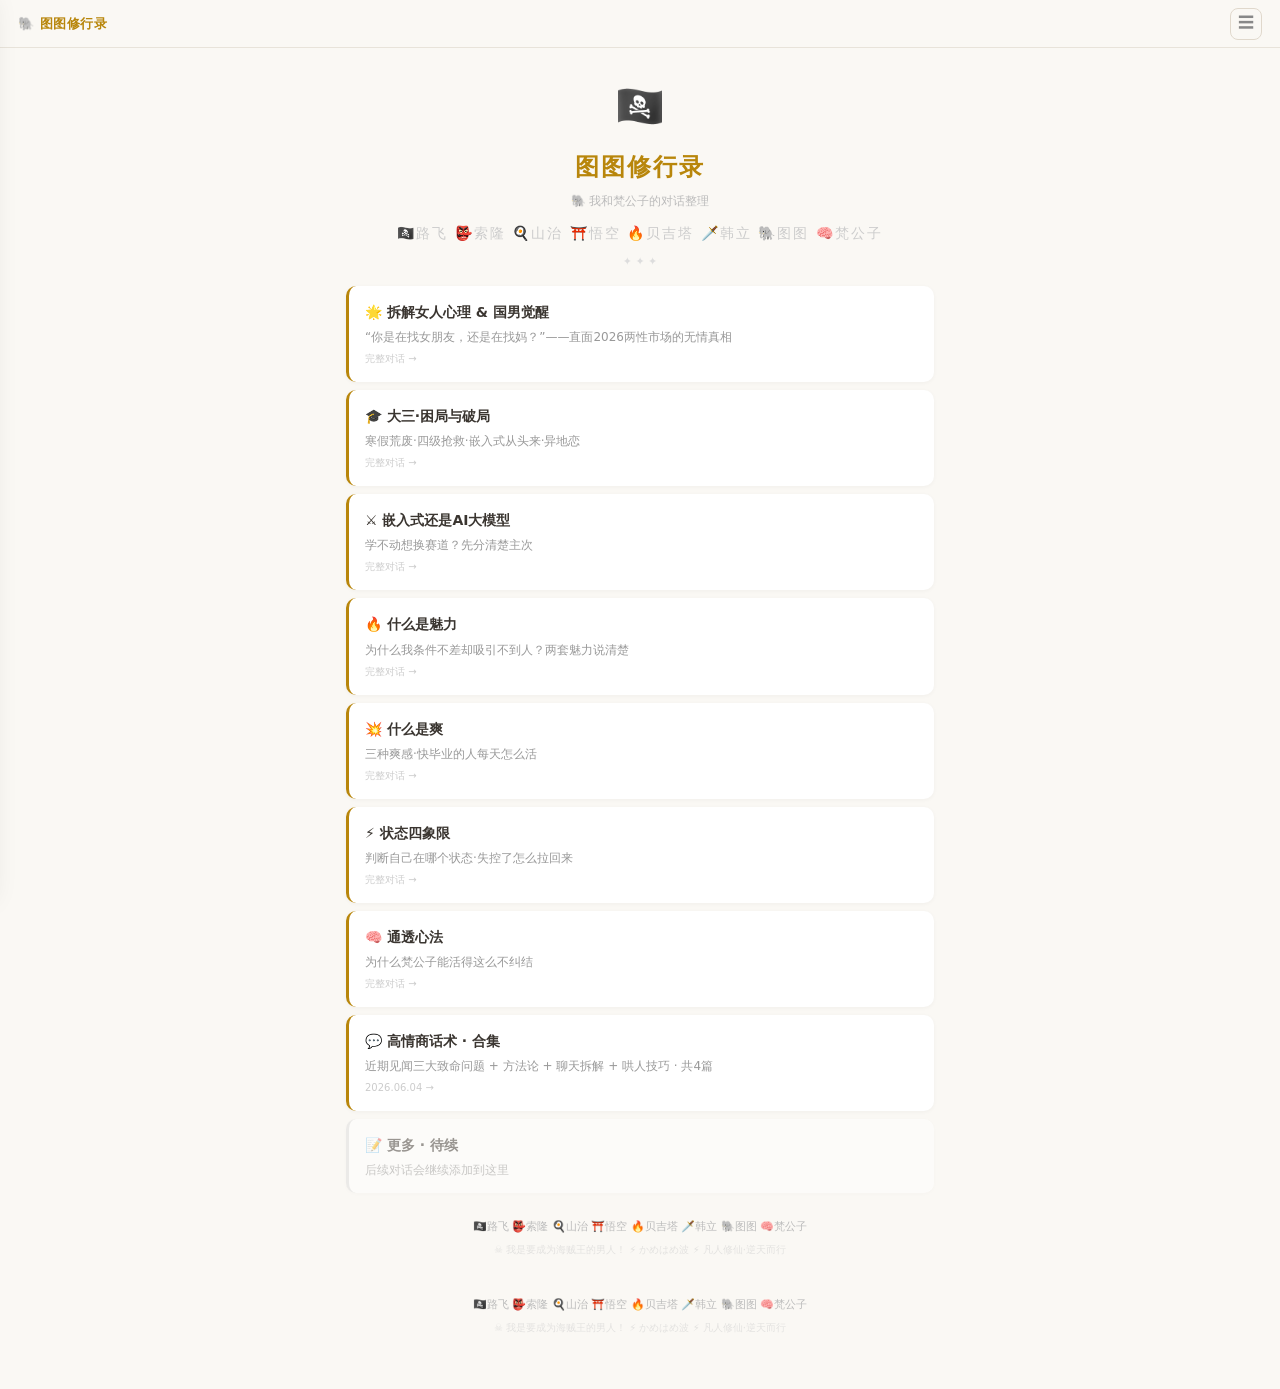
==== commit fdb1064e: "删除首页重复的3个独立文章卡片（已包含在合集包中）" ====
--- a/index.html
+++ b/index.html
@@ -222,9 +222,6 @@
       <div class="card" onclick="goPage('state')"><h3>⚡ 状态四象限</h3><p>判断自己在哪个状态·失控了怎么拉回来</p><div class="meta">完整对话 →</div></div>
       <div class="card" onclick="goPage('mind')"><h3>🧠 通透心法</h3><p>为什么梵公子能活得这么不纠结</p><div class="meta">完整对话 →</div></div>
       <div class="card" onclick="goPage('eq')"><h3>💬 高情商话术 · 合集</h3><p>近期见闻三大致命问题 + 方法论 + 聊天拆解 + 哄人技巧 · 共4篇</p><div class="meta">2026.06.04 →</div></div>
-      <div class="card" style="border-left:3px solid #b8860b" onclick="window.location.href='gao-eq/01-method.html'"><h3>🧠 高情商说话方法论</h3><p>高情商的人是怎么说话的？从底层逻辑到实战心法全拆开</p><div class="meta">2026.06.02 →</div></div>
-      <div class="card" style="border-left:3px solid #b8860b" onclick="window.location.href='gao-eq/02-chat-analysis.html'"><h3>📝 聊天记录实战拆解</h3><p>用梵公子的框架分析真实聊天记录，句句拆开看</p><div class="meta">2026.06.02 →</div></div>
-      <div class="card" style="border-left:3px solid #b8860b" onclick="window.location.href='gao-eq/03-comfort-skills.html'"><h3>🤗 哄人实战技巧</h3><p>女朋友生气了怎么办？分手边缘怎么拉回来？</p><div class="meta">2026.06.02 →</div></div>
       <div class="card" style="border-left-color:#ddd;opacity:.5"><h3>📝 更多 · 待续</h3><p>后续对话会继续添加到这里</p></div>
     </div>
     <div class="footer" style="padding-top:24px">
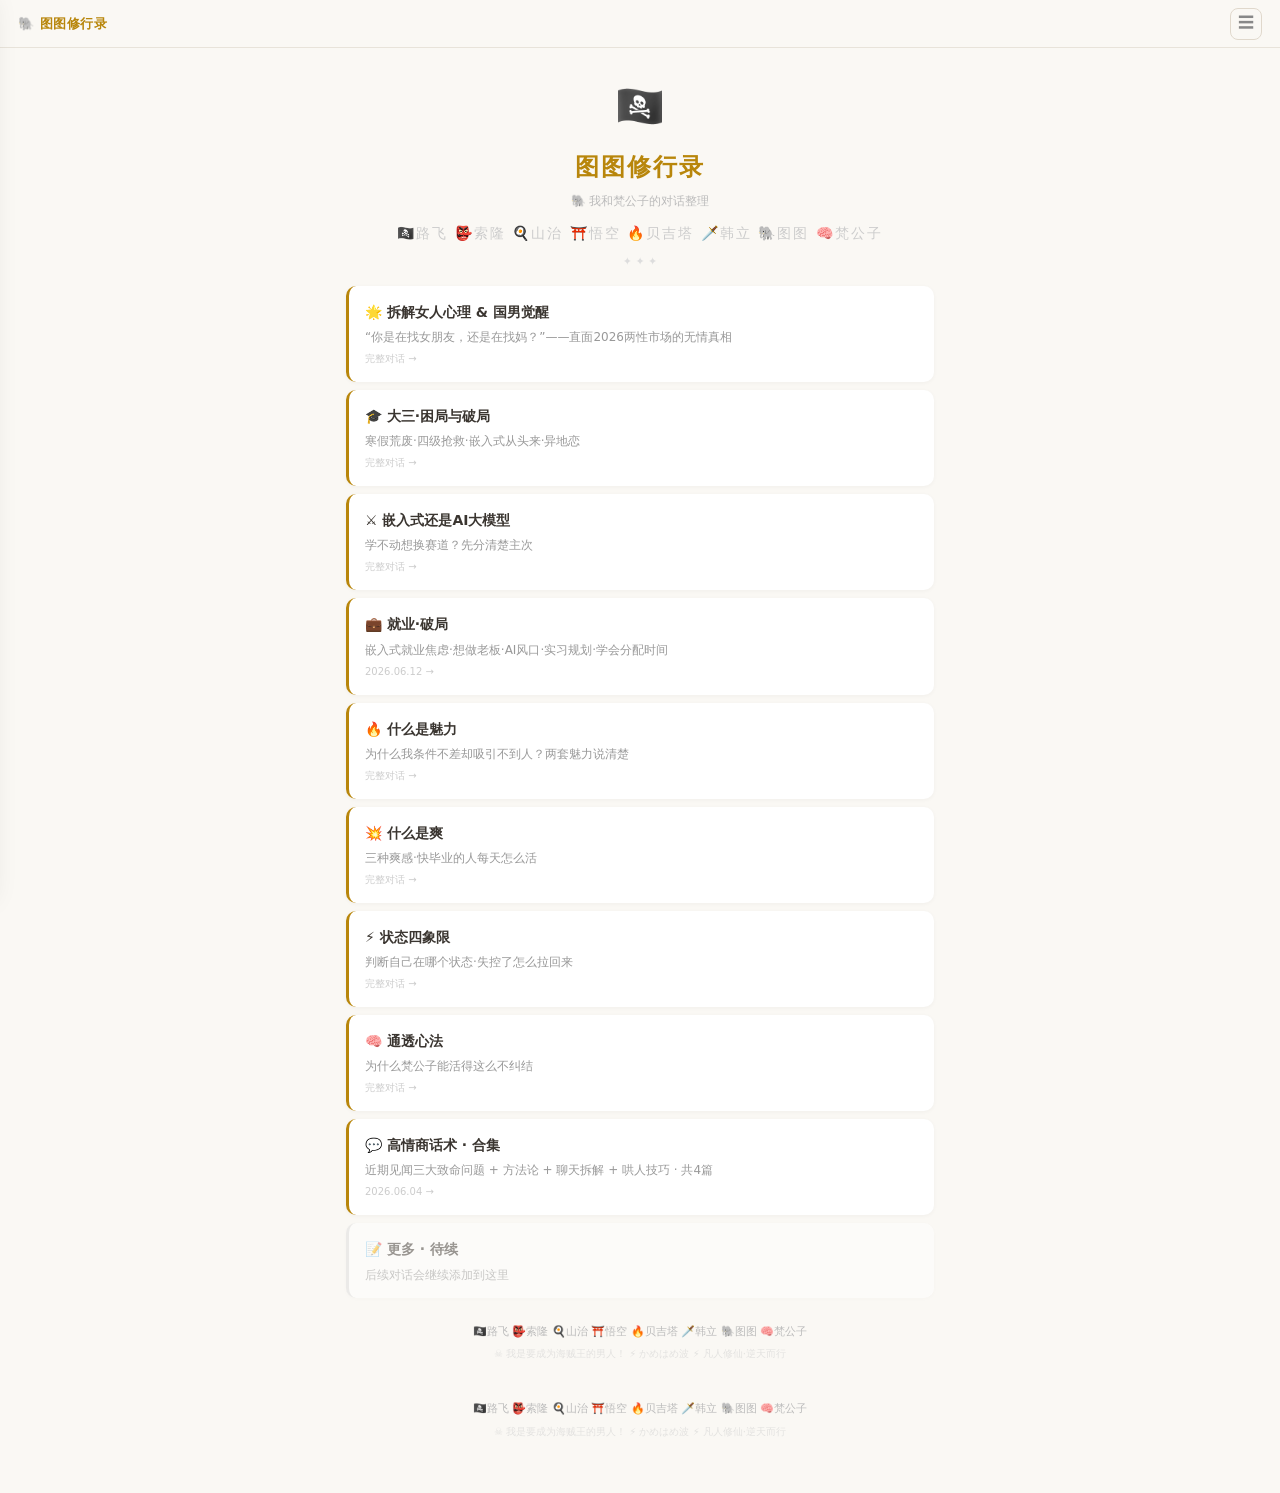
==== commit 44380a59: "新增就业·破局页面 - 2026.06.12对话实录" ====
--- a/index.html
+++ b/index.html
@@ -192,6 +192,7 @@
   <a class="nav-item" data-page="nobility">🌟 东大男女为什么没魅力</a>
   <a class="nav-item" data-page="life">🎓 大三·困局与破局</a>
   <a class="nav-item" data-page="choice">⚔️ 嵌入式 or AI</a>
+  <a class="nav-item" data-page="job">💼 就业·破局</a>
   <a class="nav-item" data-page="charm">🔥 什么是魅力</a>
   <a class="nav-item" data-page="pleasure">💥 什么是爽</a>
   <a class="nav-item" data-page="state">⚡ 状态四象限</a>
@@ -217,6 +218,7 @@
       <div class="card" onclick="goPage('nobility')"><h3>🌟 拆解女人心理 & 国男觉醒</h3><p>“你是在找女朋友，还是在找妈？”——直面2026两性市场的无情真相</p><div class="meta">完整对话 →</div></div>
       <div class="card" onclick="goPage('life')"><h3>🎓 大三·困局与破局</h3><p>寒假荒废·四级抢救·嵌入式从头来·异地恋</p><div class="meta">完整对话 →</div></div>
       <div class="card" onclick="goPage('choice')"><h3>⚔️ 嵌入式还是AI大模型</h3><p>学不动想换赛道？先分清楚主次</p><div class="meta">完整对话 →</div></div>
+      <div class="card" onclick="goPage('job')"><h3>💼 就业·破局</h3><p>嵌入式就业焦虑·想做老板·AI风口·实习规划·学会分配时间</p><div class="meta">2026.06.12 →</div></div>
       <div class="card" onclick="goPage('charm')"><h3>🔥 什么是魅力</h3><p>为什么我条件不差却吸引不到人？两套魅力说清楚</p><div class="meta">完整对话 →</div></div>
       <div class="card" onclick="goPage('pleasure')"><h3>💥 什么是爽</h3><p>三种爽感·快毕业的人每天怎么活</p><div class="meta">完整对话 →</div></div>
       <div class="card" onclick="goPage('state')"><h3>⚡ 状态四象限</h3><p>判断自己在哪个状态·失控了怎么拉回来</p><div class="meta">完整对话 →</div></div>
@@ -363,6 +365,104 @@
       <div class="t o">⚠️ 最怕的一种状态：嵌入式没学扎实，AI也没深入学习。两边都是半吊子。到了12月出去找实习——嵌入式岗嫌你代码量不够，AI岗嫌你没学历没背景。两边都不要你，你就真的尴尬了。</div>
       <p style="text-align:center;margin-top:8px;font-weight:600;color:#c8941e;font-size:15px">先吃饱，再挑食。找到工作了，有稳定收入了，想学什么不行？</p>
     </div>
+    <div class="divider">✦ ✦ ✦</div>
+  </div>
+
+  <!-- ===== 就业·破局 ===== -->
+  <div class="page" id="page-job">
+    <div class="page-title">💼 就业 · 破局之路</div>
+    <div class="page-meta">2026.06.12 · 大三尾声对话实录</div>
+    <div class="page-desc">嵌入式就业焦虑、想做老板、AI风口、实习规划——一个快到毕业的大三学生，带着他的野心和不安来找梵公子。梵公子说：先上牌桌，再谈当老板。</div>
+
+    <div class="sec">
+      <h3>🎯 先给你画个像</h3>
+      <p>南昌工学院，电子信息专业，大三尾巴。51单片机学了点，正要往STM32转。英语四级6月考。暑假有嵌入式作品赛要打。手里有马士兵的AI课但还没消化。对未来焦虑，觉得自己啥也不会。野心大，想当老板、做自媒体、搞AI产品，但动手少想得多。</p>
+      <p><span class="b">我说的准不准？</span></p>
+    </div>
+
+    <div class="sec">
+      <h3>🔍 你的核心矛盾</h3>
+      <p>你最大的问题不是技术不行，是你的<span class="g">优先级一塌糊涂</span>。你现在手上同时追多少条线？英语四级、嵌入式作品赛、技术学习（51→STM32）、找实习、AI学习（马士兵的课）、自媒体/创业。一个人追六只兔子，一只都追不到。</p>
+      <p>第二个矛盾是：<span class="g">你的野心和你的阶段不匹配。</span>野心是老板级别的，身份是打工人预备役，实力是半吊子。你想一步登天当大自媒体博主、做出完美AI产品——但你口袋里什么筹码都还没有。</p>
+      <div class="q">"你什么都没准备好的时候想当老板，那不叫创业，叫赌博。先上牌桌，先有筹码，再谈怎么赢。"</div>
+    </div>
+
+    <div class="sec">
+      <h3>🥇 优先级重新排</h3>
+      <div class="pillar">
+        <h3>🥇 第一顺位：英语四级（6月）</h3>
+        <p>明天就考了，现在想什么都晚了。今天晚上早点睡，明天该咋考咋考。过了算你赚，不过也不丢人——四级一次过的人本来就不多。但是<span class="g">下学期必须过</span>。四级不过拿不到毕业证，你连打工的资格都没有，更别谈当老板了。</p>
+      </div>
+      <div class="pillar" style="border-left-color:#3498db">
+        <h3>🥈 第二顺位：嵌入式作品赛（暑假）</h3>
+        <p>这个比赛是你简历上唯一能写的东西。聪明点——<span class="g">用这个比赛完成51→STM32的转型</span>。别再用51了，直接上STM32。做完这个比赛，你的单片机水平就上了一个台阶。你不需要拿名次——你的目标是去参与、去感受、去看看别人怎么做的。</p>
+      </div>
+      <div class="pillar" style="border-left-color:#e67e22">
+        <h3>🥉 第三顺位：找实习（下半年）</h3>
+        <p>有了比赛作品，你简历上才有东西可以写。大三暑假到秋招（9月），是你的黄金窗口。三个月时间，你能干的事比你想象的多：四级过了、比赛作品有了、基本功补了、简历有东西写了、秋招可以投了。</p>
+      </div>
+      <div class="pillar" style="border-left-color:#9b59b6">
+        <h3>④ 第四顺位：AI学习</h3>
+        <p>马士兵的课你已经断断续续看了不少，工具也下了很多。这是好事。但你现在不用专门腾大块时间啃——利用碎片时间，晚上看一小时，当放松。边学边玩，不要当成任务。</p>
+      </div>
+      <div class="pillar" style="border-left-color:#95a5a6">
+        <h3>⑤ 第五顺位：自媒体/创业</h3>
+        <p>这个最远。你现在不是当老板的时候。先毕业、先拿到offer、先在这个行业站稳了，再谈创业。但你可以<span class="g">顺便做</span>——比如你做比赛的时候录个vlog发B站，「双非电子信息男的嵌入式逆袭」，有人看。</p>
+      </div>
+      <div class="t o">⚠️ 最怕的状态：嵌入式没学扎实，AI也没深入，自媒体也没做起来。三条都是半吊子。到年底出去找实习——嵌入式岗嫌你代码量不够，AI岗嫌你没学历没背景，自媒体没流量——三边都不要你，那就真尴尬了。</div>
+    </div>
+
+    <div class="sec">
+      <h3>🧭 关于你的野心</h3>
+      <p>你说你想当老板、做自媒体、搞AI产品——这是好事，说明你不甘平庸。但你得搞清楚：<span class="g">你现在手里有什么筹码？</span></p>
+      <p>当老板需要什么？要么有钱、要么有技术壁垒、要么有流量、要么有资源。你现在有哪个？都没有，那就老老实实先打工。攒经验、攒钱、攒人脉。等你在一个行业里干了一两年，把行业摸透了，再出来创业，成功率翻三倍。</p>
+      <p>但你可以<span class="b">边打工边布局</span>。白天在公司写代码，晚上回家做你的自媒体、研究你的AI产品。等到副业收入超过主业了，再辞职。这叫稳扎稳打，不叫没野心。</p>
+      <div class="q">"真正牛逼的人从来不是做单选题。工程师和自媒体不是非此即彼，你可以用技术内容做自媒体，两条腿走路。"</div>
+    </div>
+
+    <div class="sec">
+      <h3>🎸 你的兴趣不是累赘</h3>
+      <p>你说你喜欢英语口语、播音、唱歌、吉他、研究AI。你知道吗，这意味着什么？</p>
+      <p><span class="g">你不是一个纯粹的「理工男做题家」。</span>你是一个有艺术细胞、有表达欲、有内容输出潜力的人。你只是被嵌入式这个专业框住了。</p>
+      <p>你的所有兴趣点，其实可以全部汇到同一个方向上——<span class="b">「AI+嵌入式」方向的技术自媒体。</span></p>
+      <p>做技术自媒体需要什么？<span class="b">表达能力强</span>——你喜欢播音和口语，你有底子。<span class="b">内容有趣</span>——你会唱歌会吉他，可以做有创意的内容形式。<span class="b">AI工具熟练</span>——你看了马士兵的课，手里一堆工具。<span class="b">嵌入式技术</span>——你的专业。你看，所有的兴趣全部能汇到一条路上。</p>
+      <div class="t g">💡 你不是要在「当工程师」和「做自媒体」之间二选一。你是可以「用技术内容做自媒体」的。等你毕业站稳了，这条路自然会打开。</div>
+    </div>
+
+    <div class="sec">
+      <h3>👫 女朋友和游戏</h3>
+      <p>你说你有女朋友，空闲时间少，玩不了王者荣耀和主机游戏了。那我问你一个问题：<span class="g">你谈恋爱是来消耗你的，还是来成就你的？</span></p>
+      <p>如果这个恋爱让你完全没办法做正事、学东西、提升自己——那这恋爱谈得有问题。不是说你要分手，是你们俩需要一个<span class="b">各干各的</span>的时间分配。你可以跟女朋友商量：每天晚上有两个小时是各忙各的学习时间，之后再一起玩。如果她连这个都不能接受，那是她不对。但大概率是能沟通的。</p>
+      <p>至于王者荣耀和主机游戏——你现在的阶段，打游戏就是浪费时间。不是说你一辈子不打，是<span class="g">这几个月是关键期</span>。比赛、四级、实习几个硬骨头先啃下来，再奖励自己玩。</p>
+      <div class="q">"你选了A，就坦然接受B不完美。别他妈选了A还要骂自己为什么不选B。"</div>
+    </div>
+
+    <div class="sec">
+      <h3>⏰ 大三下到毕业时间表</h3>
+      <div class="ab">
+        <div class="at">📅 从现在到毕业的关键节点</div>
+        <div class="r">
+          <div class="c" style="border-left:3px solid #e74c3c">🔴 <span class="b">现在—7月初</span><br>明天考四级，考完翻篇。全力搞嵌入式作品赛，用STM32。每天最多一局王者。</div>
+          <div class="c" style="border-left:3px solid #e67e22">🟠 <span class="b">7月—8月（暑假）</span><br>比赛打完→作品有了。开始刷面试题、包装简历。跟女朋友协商好学习时间。AI工具课放晚上看，当放松。</div>
+          <div class="c" style="border-left:3px solid #3498db">🔵 <span class="b">9月—10月（秋招）</span><br>投简历，四级再考一次。如果能找到实习就直接去。</div>
+          <div class="c" style="border-left:3px solid #27ae60">🟢 <span class="b">11月—12月</span><br>复盘：留在这家公司转正，还是跳槽更好的。方向：深圳/东莞/广州/武汉，嵌入式机会多。</div>
+        </div>
+      </div>
+    </div>
+
+    <div class="sec">
+      <h3>⚡ 今天就能做的事</h3>
+      <div class="ab">
+        <div class="at">🎯 今晚就干这三件</div>
+        <div class="r">
+          <div class="c">① 明天四级——考了就翻篇，不管结果。别对答案别内耗。</div>
+          <div class="c">② 确认你的比赛用平台——必须是STM32，别再摸51了。如果还没组队，马上组。</div>
+          <div class="c">③ 跟女朋友聊一次：接下来几个月，每天晚上留两小时各自忙正事。</div>
+        </div>
+      </div>
+      <p style="margin-top:10px;text-align:center">别想12月、别想毕业、别想当老板。这三件事做完了，今天你就赢了。</p>
+    </div>
+
     <div class="divider">✦ ✦ ✦</div>
   </div>
 
